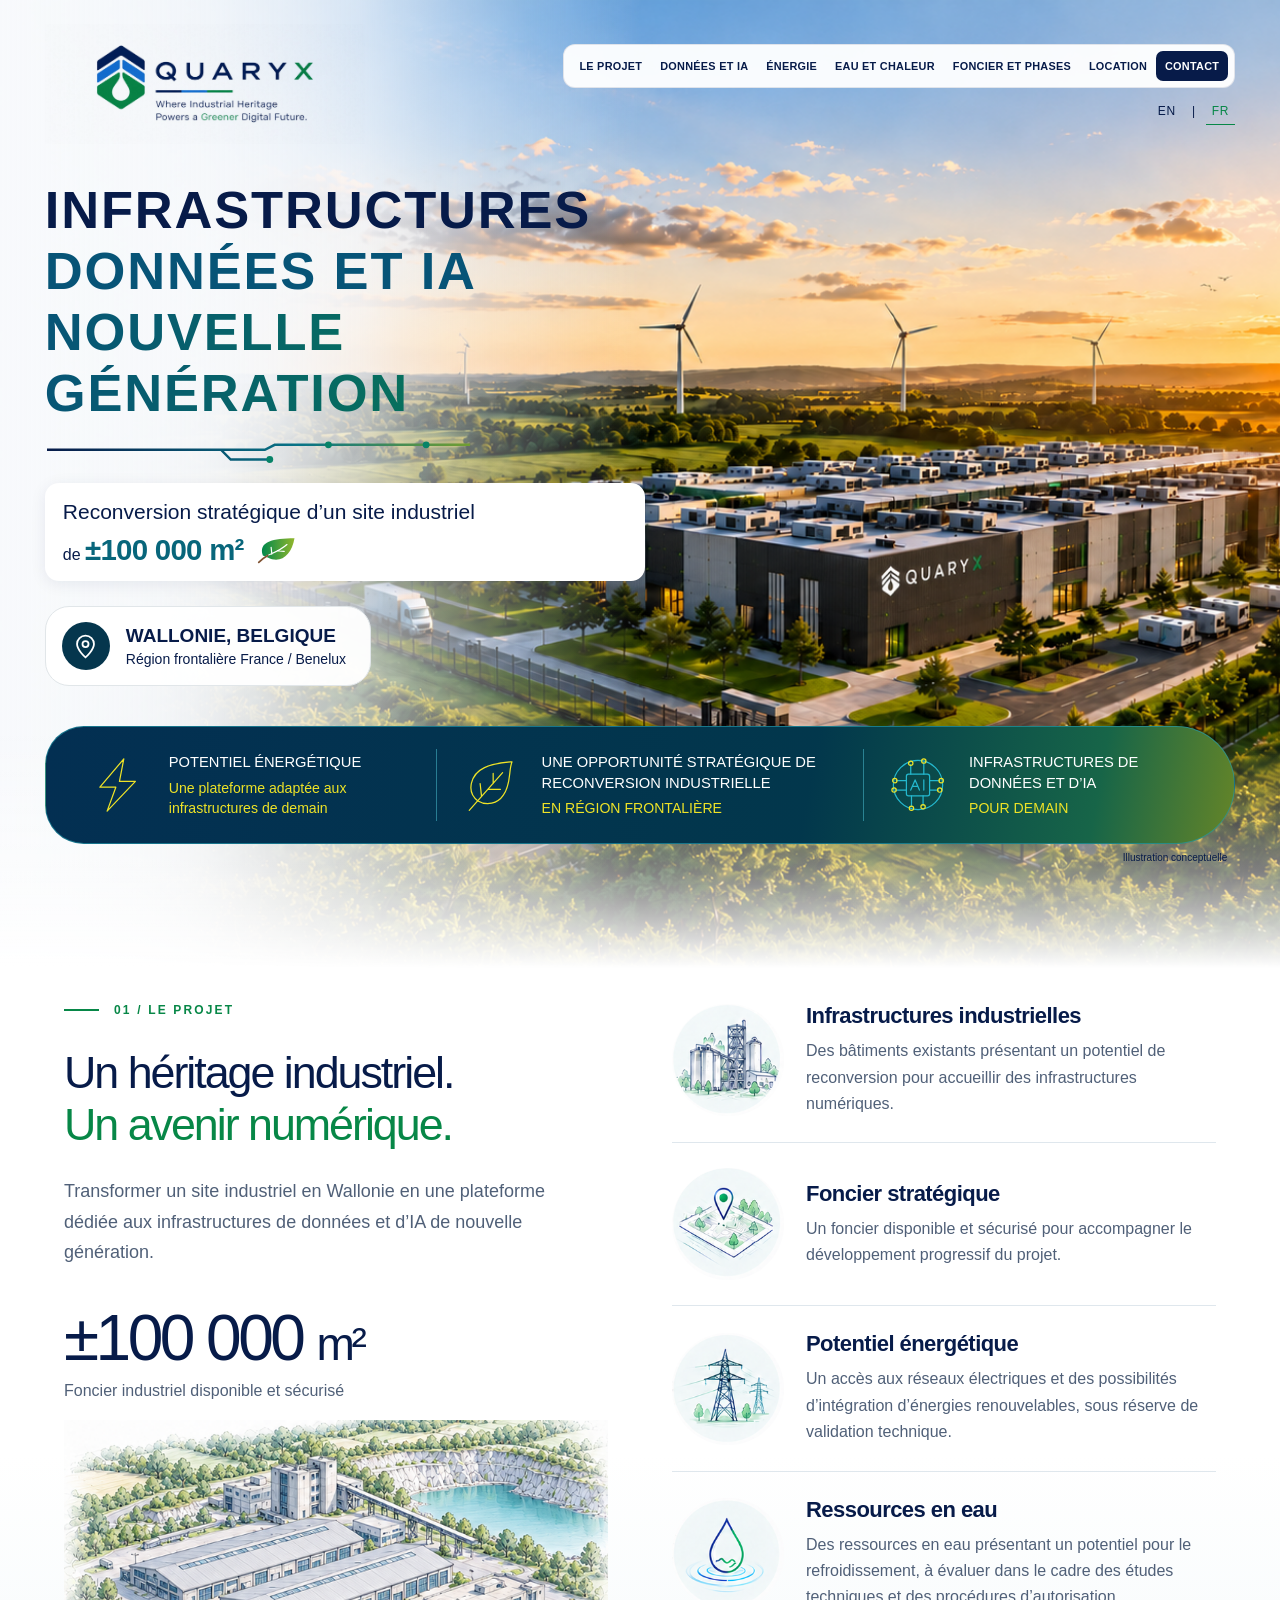
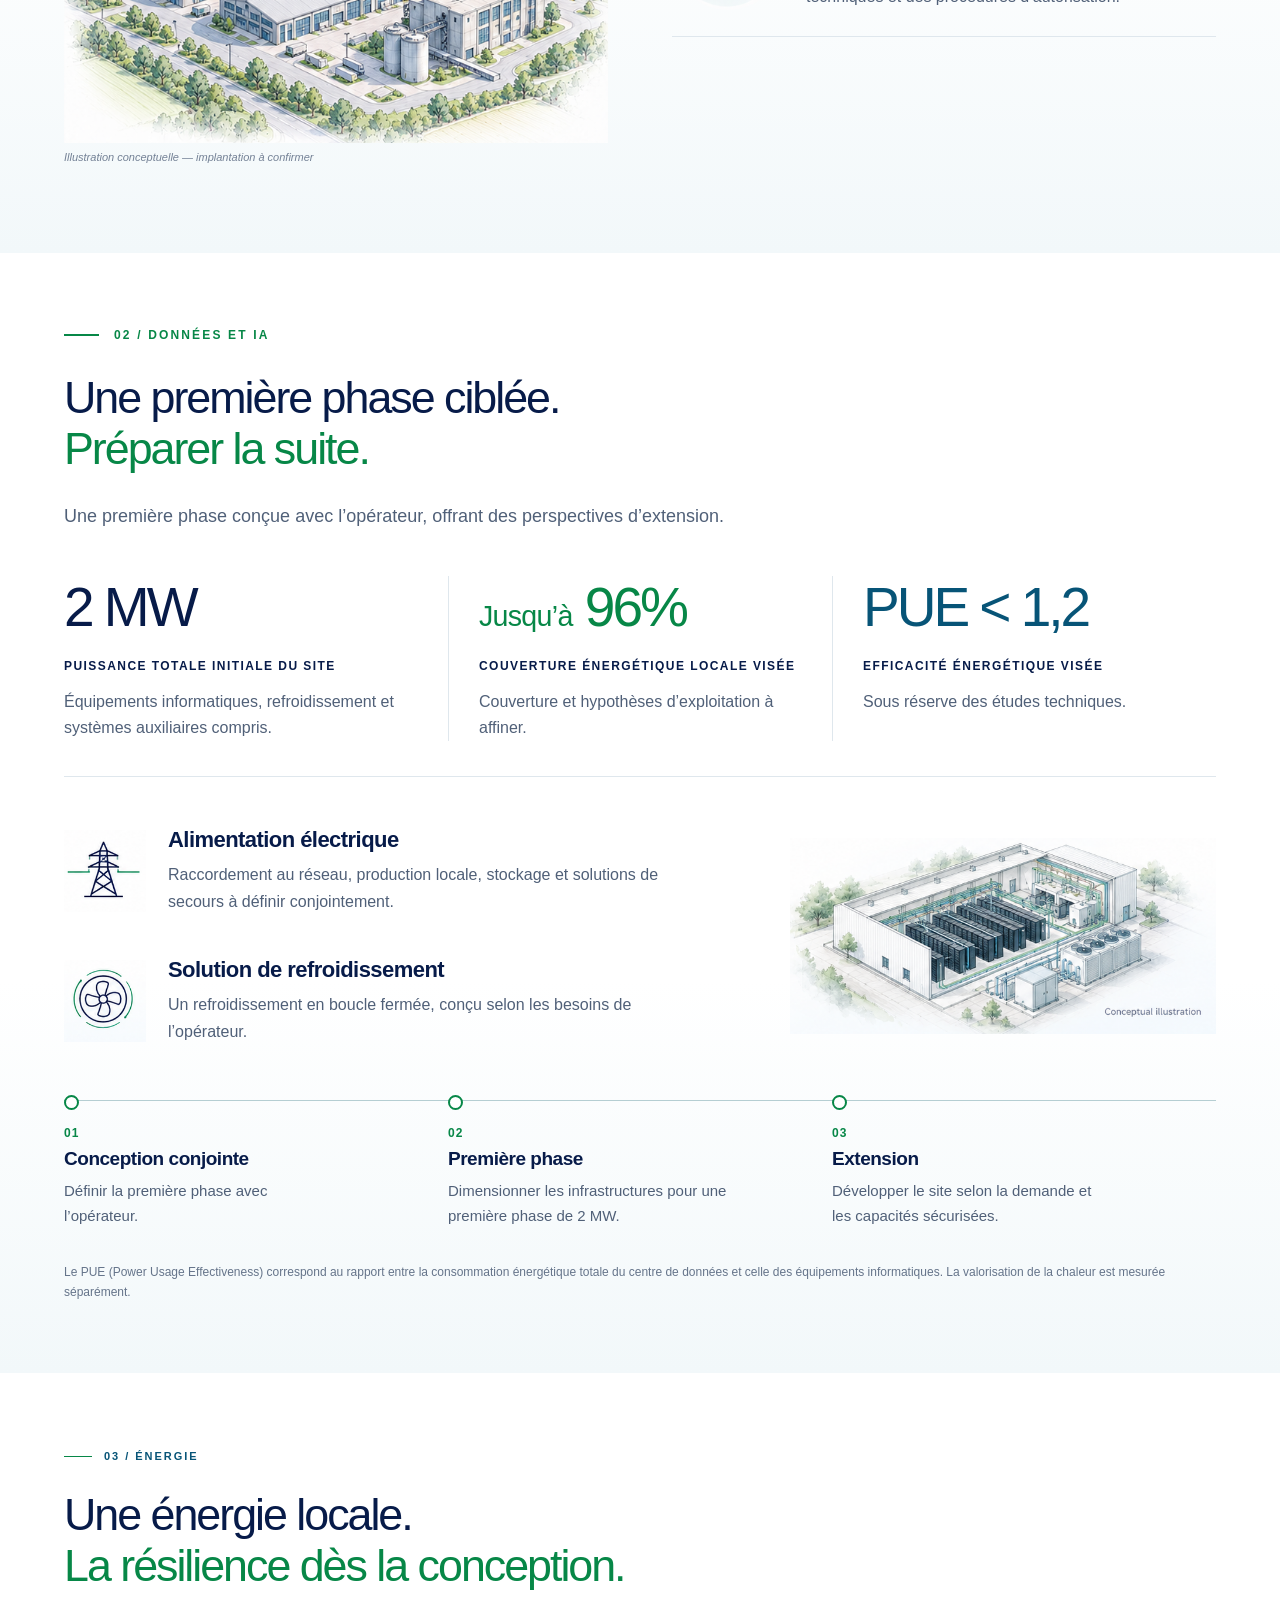
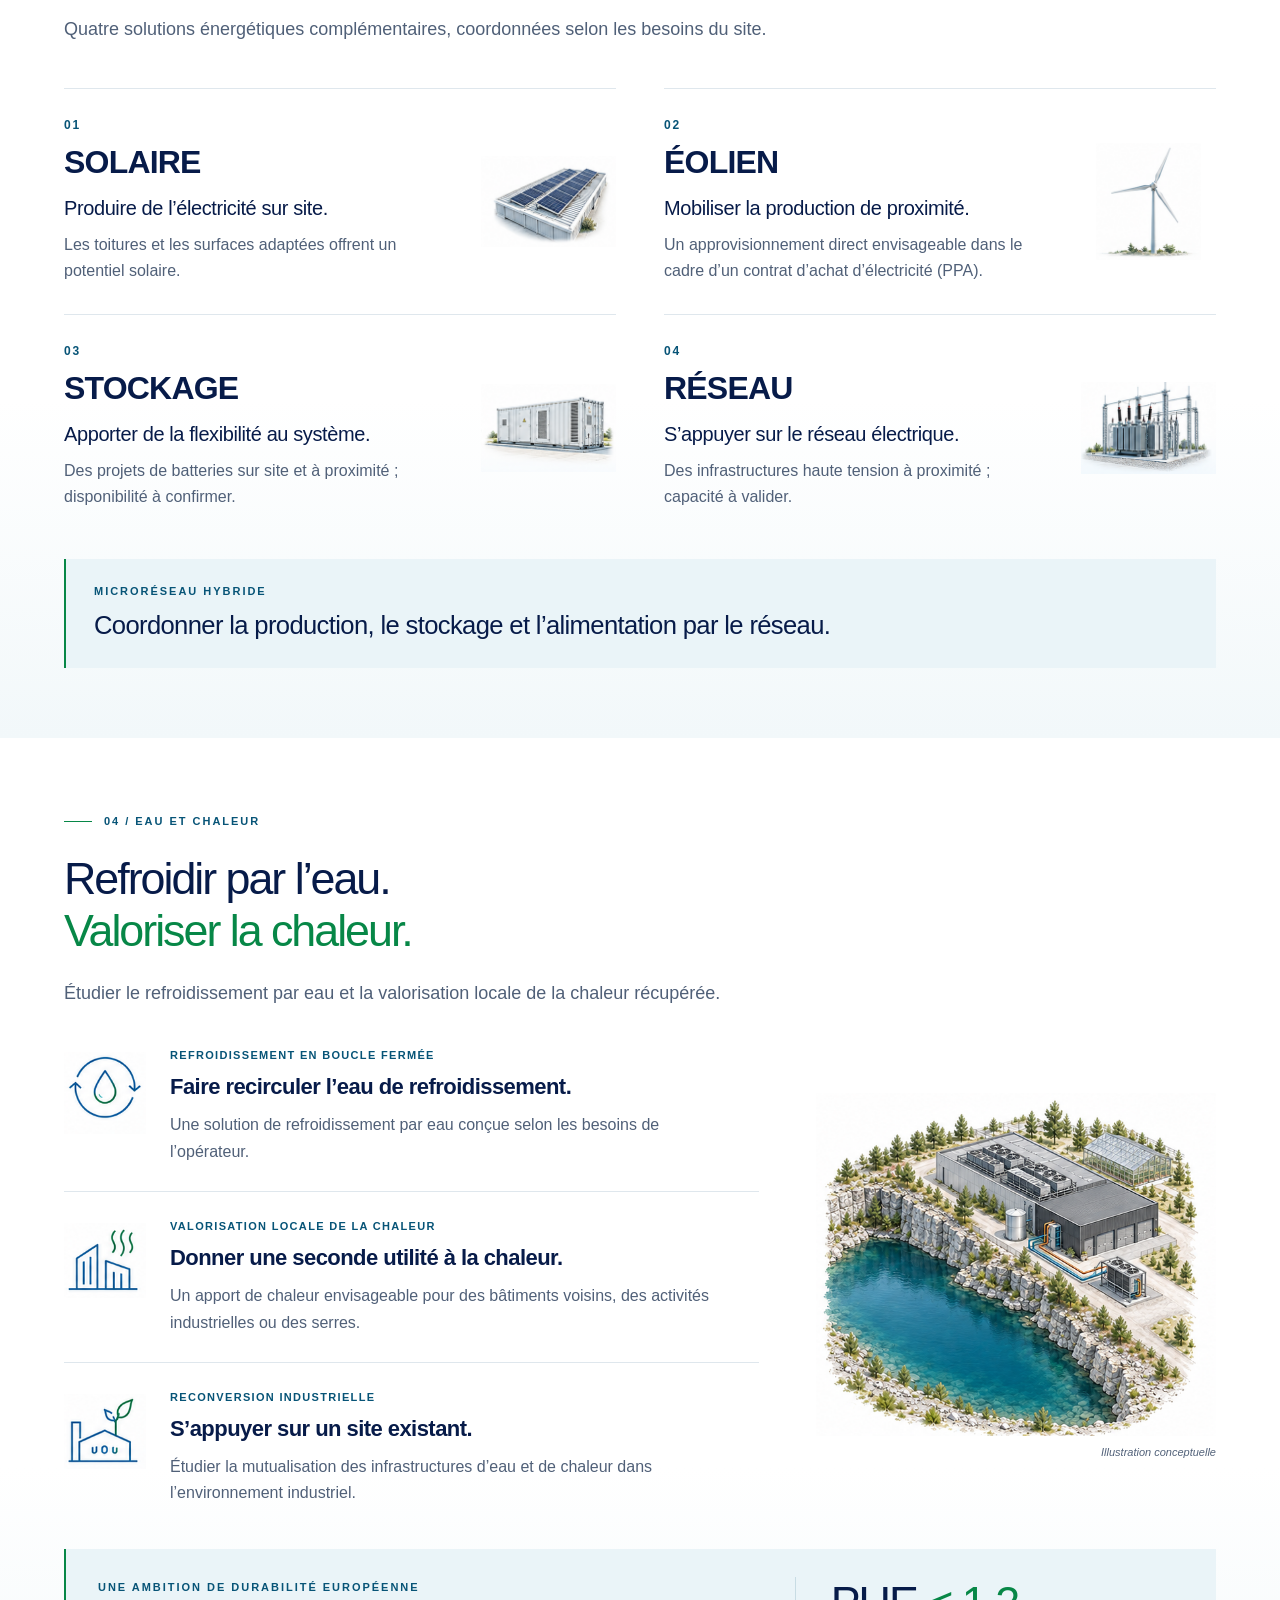
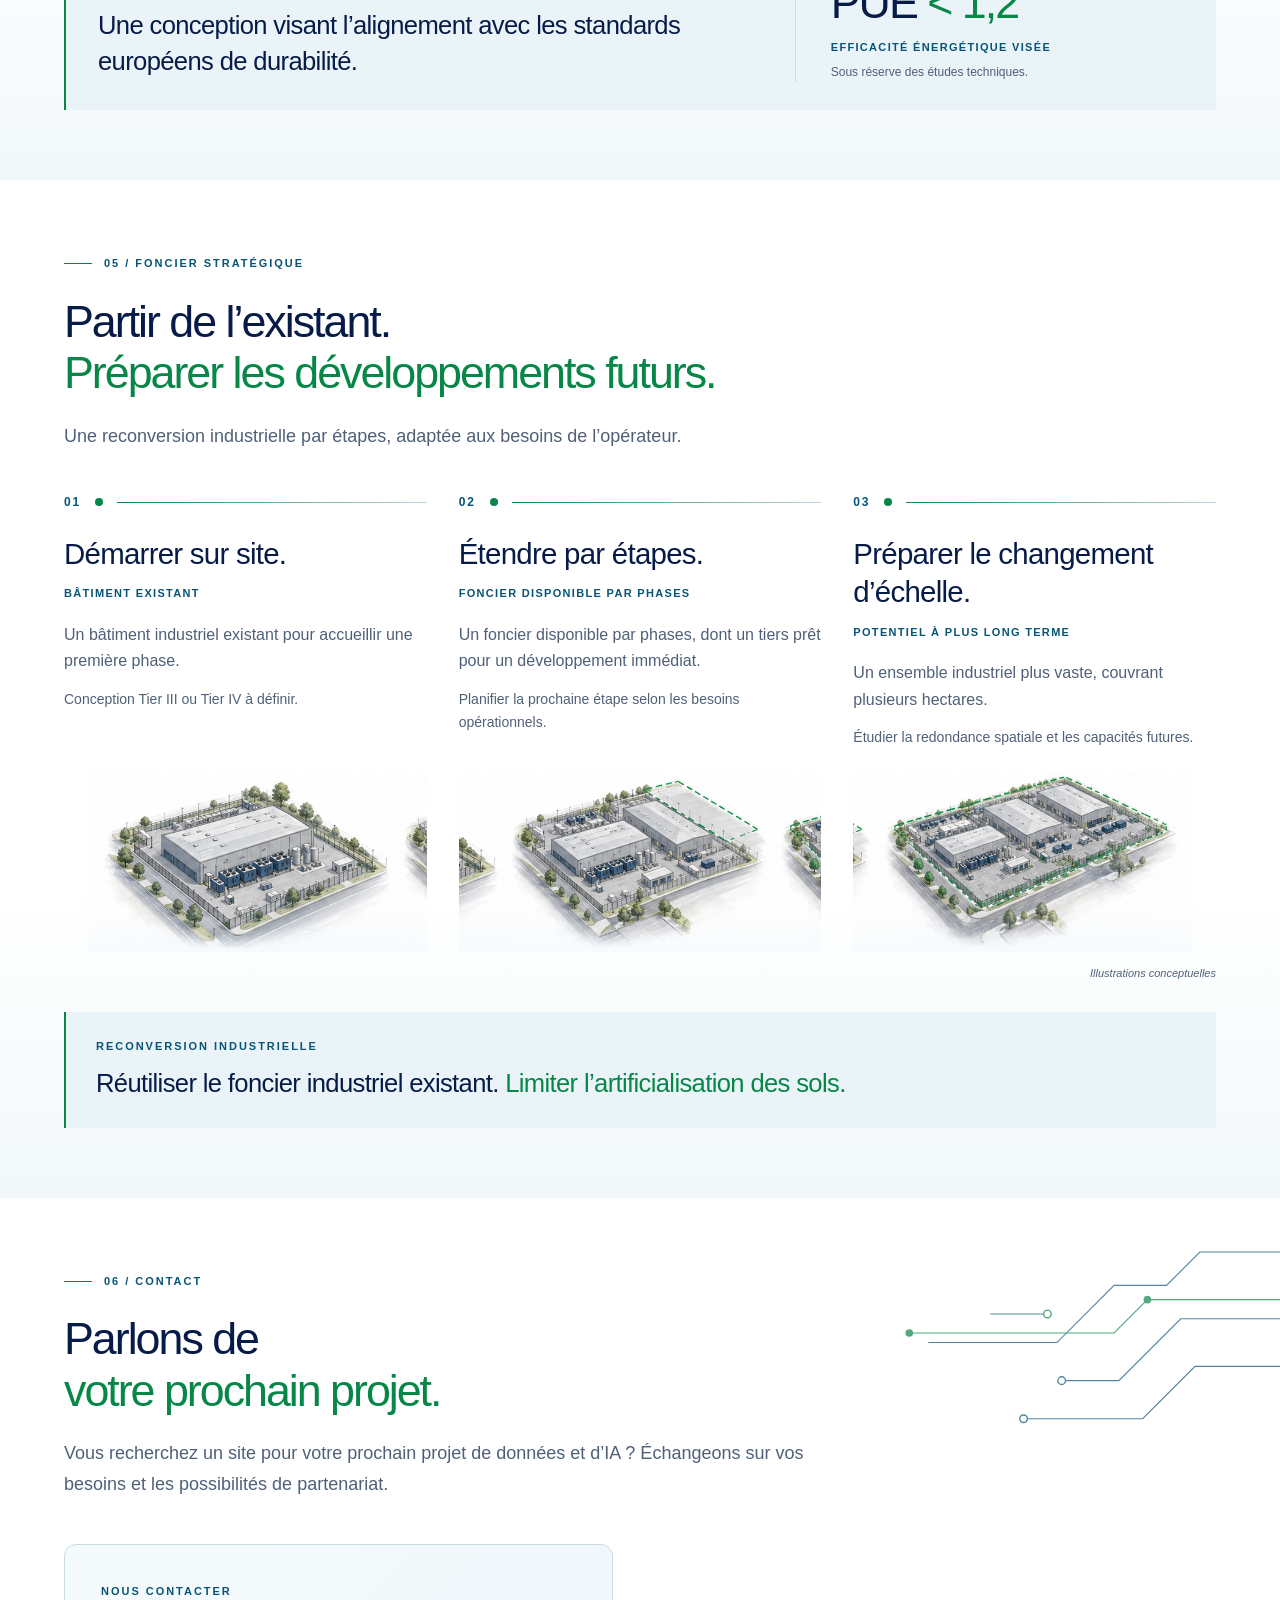
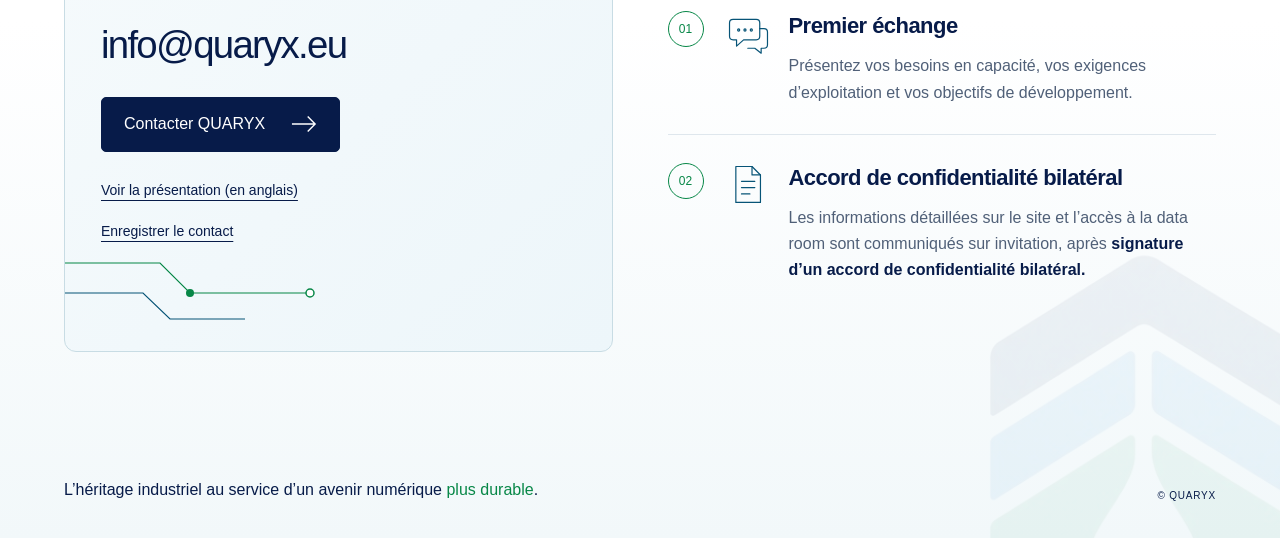
==== fr.html @ e39d6ccf "Point location menu to strategic land section" ====
<!DOCTYPE html>
<html lang="fr">
<head>
  <meta charset="UTF-8">
  <meta name="viewport" content="width=device-width, initial-scale=1">

  <title>QUARYX — Infrastructures, données et IA</title>
  <meta name="description"
        content="Une opportunité de reconversion industrielle en Wallonie, en Belgique, pour des infrastructures de données et d’IA de nouvelle génération.">

  <link rel="stylesheet" href="style.css">
<link rel="canonical" href="https://quaryx.eu/fr.html">
<link rel="alternate" hreflang="en" href="https://quaryx.eu/">
<link rel="alternate" hreflang="fr" href="https://quaryx.eu/fr.html">
<link rel="alternate" hreflang="x-default" href="https://quaryx.eu/">

<style>
.header-navigation{display:flex;flex-direction:column;align-items:flex-end;gap:10px;min-width:0;max-width:100%;}
.language-switch{display:flex;align-items:center;gap:10px;font:500 12px/1.5 "Avenir Next",Avenir,Arial,sans-serif;letter-spacing:.06em;}
.language-switch a{color:#071b49;text-decoration:none;padding:4px 6px;}
.language-switch a[aria-current="page"]{color:#078747;border-bottom:1px solid #078747;}
.language-switch a:focus-visible{outline:2px solid #078747;outline-offset:3px;}
html[lang="fr"] .intro-description{white-space:normal;}
html[lang="fr"] #hero-title{font-size:clamp(26px,4.1vw,66px);overflow-wrap:normal;}
html[lang="fr"] .phase-value{font-size:clamp(30px,4.3vw,68px);}
html[lang="fr"] .header nav a{letter-spacing:.025em;}
.contact-card .contact-resources{display:flex!important;flex-direction:column!important;align-items:flex-start;gap:12px;margin-top:24px;position:relative;z-index:1;}
.contact-card .contact-resources>a{display:block!important;width:fit-content;padding:4px 0;color:#071b49;font-family:inherit;font-size:14px;line-height:1.5;text-decoration:underline;text-underline-offset:5px;}
.contact-card .contact-resources>a::before,.contact-card .contact-resources>a::after{content:none!important;}
.contact-card .contact-resources>a:hover{color:#078747;}
@media(max-width:700px){.header-navigation{width:100%;}.language-switch{align-self:flex-end;}html[lang="fr"] #hero-title{font-size:clamp(25px,6.5vw,44px);}}
</style>
</head>

<body>
<main>

  <!-- ACCUEIL -->
  <section class="hero" id="home" aria-labelledby="hero-title">

    <header class="header">
      <a class="brand" href="#home" aria-label="Accueil QUARYX">
        <img src="images/quaryx-logo.png"
             alt="QUARYX — L’héritage industriel au service d’un avenir numérique plus durable.">
      </a>

      <div class="header-navigation">
      <nav aria-label="Navigation principale">
        <a href="#project">Le projet</a>
        <a href="#data-ai">Données et IA</a>
        <a href="#energy">Énergie</a>
        <a href="#water-heat">Eau et chaleur</a>
        <a href="#strategic-land">Foncier et phases</a>
        <a href="#strategic-land">Location</a>
        <a href="#contact">Contact</a>
      </nav>
<div class="language-switch" role="group" aria-label="Choisir la langue">
<a href="index.html" lang="en" hreflang="en">EN</a><span aria-hidden="true">|</span><a href="fr.html" lang="fr" hreflang="fr" aria-current="page">FR</a></div>
</div>
    </header>

    <div class="hero-content">
      <h1 id="hero-title">
        <span>Infrastructures</span>
        <span class="blue">Données et IA</span>
        <span class="gradient">Nouvelle génération</span>
      </h1>

      <svg class="circuit" viewBox="0 0 440 28"
           fill="none" aria-hidden="true">
        <defs>
          <linearGradient id="circuit-color">
            <stop stop-color="#071b49"/>
            <stop offset=".6" stop-color="#087487"/>
            <stop offset="1" stop-color="#729e31"/>
          </linearGradient>
        </defs>
        <path d="M2 12H180L190 22H230M180 12H225L235 7H435"
              stroke="url(#circuit-color)" stroke-width="2.5"/>
        <g fill="#078368">
          <circle cx="230" cy="22" r="3.5"/>
          <circle cx="290" cy="7" r="3.5"/>
          <circle cx="390" cy="7" r="3.5"/>
        </g>
      </svg>

      <div class="intro">
        <p class="intro-description">
          Reconversion stratégique d’un site industriel
        </p>

        <div class="intro-area">
          <span>de <strong>±100 000 m²</strong></span>

          <svg class="area-leaf" viewBox="0 0 64 44"
               aria-hidden="true">
            <defs>
              <linearGradient id="leaf-color">
                <stop stop-color="#00884b"/>
                <stop offset="1" stop-color="#91b62c"/>
              </linearGradient>
            </defs>
            <path d="M10 30C3 10 25 5 56 5C52 29 36 43 17 33Z"
                  fill="url(#leaf-color)"/>
            <path d="M15 31C25 26 35 23 45 14M23 28l-1-10M31 23l10 1"
                  fill="none" stroke="white" stroke-width="1.7"
                  stroke-linecap="round"/>
            <path d="M4 40Q10 34 17 30" fill="none"
                  stroke="#805333" stroke-width="2.5"
                  stroke-linecap="round"/>
          </svg>
        </div>
      </div>

      <div class="location" id="location">
        <span class="location-icon" aria-hidden="true">
          <svg viewBox="0 0 24 24">
            <path d="M19 10c0 5-7 11-7 11S5 15 5 10a7 7 0 1 1 14 0Z"/>
            <circle cx="12" cy="10" r="2.5"/>
          </svg>
        </span>
        <div>
          <strong>Wallonie, Belgique</strong>
          <span>Région frontalière France / Benelux</span>
        </div>
      </div>
    </div>

    <div class="pillars">
      <article>
        <svg viewBox="0 0 80 80" aria-hidden="true">
          <path d="M48 4 15 43h22L25 76 64 35H42Z"/>
        </svg>
        <div>
          <h2>Potentiel énergétique</h2>
          <p>Une plateforme adaptée aux infrastructures de demain</p>
        </div>
      </article>

      <article>
        <svg viewBox="0 0 80 80" aria-hidden="true">
          <path d="M22 62C5 49 12 25 31 16C43 10 58 9 69 8
                   C64 20 68 39 57 54C49 66 34 69 22 62Z"/>
          <path d="M10 75 56 23M27 56 25 38M36 46h17M43 38V24"/>
        </svg>
        <div>
          <h2>Une opportunité stratégique de reconversion industrielle</h2>
          <p>EN RÉGION FRONTALIÈRE</p>
        </div>
      </article>

      <article>
        <svg class="ai-symbol" viewBox="0 0 80 80"
             aria-hidden="true">
          <circle cx="40" cy="40" r="34"/>
          <rect x="24" y="25" width="32" height="30" rx="3"/>
          <path d="M30 47 36 33 42 47M32 42h8M48 33v14
                   M30 25V12M48 25V9M56 34h14M56 47h12
                   M31 55v15M47 55v13M24 34H10M24 47H9"/>
          <g stroke="#eee327">
            <circle cx="30" cy="10" r="3"/>
            <circle cx="48" cy="7" r="3"/>
            <circle cx="72" cy="34" r="3"/>
            <circle cx="70" cy="47" r="3"/>
            <circle cx="31" cy="72" r="3"/>
            <circle cx="47" cy="70" r="3"/>
            <circle cx="8" cy="34" r="3"/>
            <circle cx="7" cy="47" r="3"/>
          </g>
        </svg>
        <div>
          <h2>Infrastructures de données et d’IA</h2>
          <p>POUR DEMAIN</p>
        </div>
      </article>
    </div>

    <p class="image-note">Illustration conceptuelle</p>
  </section>


  <!-- THE PROJECT -->
  <section id="project" class="project-section"
           aria-labelledby="project-title">

    <div class="project-layout">
      <div class="project-summary">
        <p class="eyebrow">01 / Le projet</p>

        <h2 id="project-title">
          Un héritage industriel.<br>
          <span>Un avenir numérique.</span>
        </h2>

        <p class="project-description">
          Transformer un site industriel en Wallonie en une plateforme dédiée aux infrastructures de données et d’IA de nouvelle génération.
        </p>

        <div class="project-figure">
          <strong>±100 000 <span>m²</span></strong>
          <p>Foncier industriel disponible et sécurisé</p>
        </div>

        <!-- Recadrage du dessin détaillé de la maquette -->
        <figure class="project-art">
          <svg viewBox="0 695 725 430"
               role="img"
               aria-label="Campus industriel conceptuel avec halls, silos et carrière en eau">
            <image href="images/quaryx-project-assets.png"
                   width="1347" height="1167"
                   preserveAspectRatio="none"/>
          </svg>
          <figcaption>
            Illustration conceptuelle — implantation à confirmer
          </figcaption>
        </figure>
      </div>

      <div class="project-benefits">

        <article class="project-benefit">
          <svg class="detail-icon" viewBox="730 320 165 165"
               aria-hidden="true">
            <image href="images/quaryx-project-assets.png"
                   width="1347" height="1167"
                   preserveAspectRatio="none"/>
          </svg>
          <div>
            <h3>Infrastructures industrielles</h3>
            <p>Des bâtiments existants présentant un potentiel de reconversion pour accueillir des infrastructures numériques.</p>
          </div>
        </article>

        <article class="project-benefit">
          <svg class="detail-icon" viewBox="730 515 165 165"
               aria-hidden="true">
            <image href="images/quaryx-project-assets.png"
                   width="1347" height="1167"
                   preserveAspectRatio="none"/>
          </svg>
          <div>
            <h3>Foncier stratégique</h3>
            <p>Un foncier disponible et sécurisé pour accompagner le développement progressif du projet.</p>
          </div>
        </article>

        <article class="project-benefit">
          <svg class="detail-icon" viewBox="730 705 165 165"
               aria-hidden="true">
            <image href="images/quaryx-project-assets.png"
                   width="1347" height="1167"
                   preserveAspectRatio="none"/>
          </svg>
          <div>
            <h3>Potentiel énergétique</h3>
            <p>Un accès aux réseaux électriques et des possibilités d’intégration d’énergies renouvelables, sous réserve de validation technique.</p>
          </div>
        </article>

        <article class="project-benefit">
          <svg class="detail-icon" viewBox="730 895 165 165"
               aria-hidden="true">
            <image href="images/quaryx-project-assets.png"
                   width="1347" height="1167"
                   preserveAspectRatio="none"/>
          </svg>
          <div>
            <h3>Ressources en eau</h3>
            <p>Des ressources en eau présentant un potentiel pour le refroidissement, à évaluer dans le cadre des études techniques et des procédures d’autorisation.</p>
          </div>
        </article>


      </div>
    </div>
  </section>

  <!-- DATA & AI — INITIAL 2 MW PHASE -->
<section id="data-ai"
         class="phase-section"
         aria-labelledby="phase-title">

  <div class="phase-container">

    <header class="phase-heading">
      <p class="eyebrow">02 / Données et IA</p>

      <h2 id="phase-title">
        Une première phase ciblée.<br>
        <span>Préparer la suite.</span>
      </h2>

      <p class="phase-introduction">
        Une première phase conçue avec l’opérateur, offrant des perspectives d’extension.
      </p>
    </header>

    <!-- CHIFFRES CLÉS -->
    <div class="phase-metrics">

      <article class="phase-metric">
        <strong class="phase-value">2 MW</strong>
        <h3>Puissance totale initiale du site</h3>
        <p>
          Équipements informatiques, refroidissement et systèmes auxiliaires compris.
        </p>
      </article>

      <article class="phase-metric">
        <strong class="phase-value phase-value-green">
          <span class="phase-up-to">Jusqu’à</span> 96%
        </strong>
        <h3>Couverture énergétique locale visée</h3>
        <p>
          Couverture et hypothèses d’exploitation à affiner.
        </p>
      </article>

      <article class="phase-metric">
        <strong class="phase-value phase-value-blue">
          PUE &lt; 1,2
        </strong>
        <h3>Efficacité énergétique visée</h3>
        <p>Sous réserve des études techniques.</p>
      </article>

    </div>

    <!-- EXPLICATIONS ET ILLUSTRATION -->
    <div class="phase-details">

      <div class="phase-features">

        <article class="phase-feature">
          <svg class="phase-icon"
               viewBox="65 605 140 130"
               aria-hidden="true">
            <image
              href="images/quaryx-phase-assets.png"
              width="1464"
              height="1074"
              preserveAspectRatio="none"/>
          </svg>

          <div>
            <h3>Alimentation électrique</h3>
            <p>
              Raccordement au réseau, production locale, stockage et solutions de secours à définir conjointement.
            </p>
          </div>
        </article>

        <article class="phase-feature">
          <svg class="phase-icon"
               viewBox="65 755 140 135"
               aria-hidden="true">
            <image
              href="images/quaryx-phase-assets.png"
              width="1464"
              height="1074"
              preserveAspectRatio="none"/>
          </svg>

          <div>
            <h3>Solution de refroidissement</h3>
            <p>
              Un refroidissement en boucle fermée, conçu selon les besoins de l’opérateur.
            </p>
          </div>
        </article>

      </div>

      <figure class="phase-art">
        <svg viewBox="790 590 650 300"
             role="img"
             aria-label="Vue en coupe conceptuelle d’un hall industriel adapté à un centre de données">
          <image
            href="images/quaryx-phase-assets.png"
            width="1464"
            height="1074"
            preserveAspectRatio="none"/>
        </svg>

        
      </figure>

    </div>

    <!-- PARCOURS DE DÉVELOPPEMENT -->
    <ol class="phase-journey">

      <li>
        <span class="phase-step-number">01</span>
        <h3>Conception conjointe</h3>
        <p>
          Définir la première phase avec l’opérateur.
        </p>
      </li>

      <li>
        <span class="phase-step-number">02</span>
        <h3>Première phase</h3>
        <p>
          Dimensionner les infrastructures pour une première phase de 2 MW.
        </p>
      </li>

      <li>
        <span class="phase-step-number">03</span>
        <h3>Extension</h3>
        <p>
          Développer le site selon la demande et les capacités sécurisées.
        </p>
      </li>

    </ol>

    <p class="phase-footnote">
      Le PUE (Power Usage Effectiveness) correspond au rapport entre la consommation énergétique totale du centre de données et celle des équipements informatiques. La valorisation de la chaleur est mesurée séparément.
    </p>

  </div>
</section>

<!-- ENERGY -->
<section id="energy"
         class="energy-section"
         aria-labelledby="energy-title">

  <div class="energy-container">

    <header class="energy-heading">
      <p class="eyebrow">03 / Énergie</p>

      <h2 id="energy-title">
        Une énergie locale.<br>
        <span>La résilience dès la conception.</span>
      </h2>

      <p class="energy-introduction">
        Quatre solutions énergétiques complémentaires, coordonnées selon les besoins du site.
      </p>
    </header>

    <div class="energy-grid">

      <!-- SOLAR -->
      <article class="energy-item">
        <div class="energy-copy">
          <span class="energy-number" aria-hidden="true">01</span>

          <h3>Solaire</h3>

          <p class="energy-message">
            Produire de l’électricité sur site.
          </p>

          <p class="energy-description">
            Les toitures et les surfaces adaptées offrent un potentiel solaire.
          </p>
        </div>

        <svg class="energy-art"
             viewBox="440 440 275 185"
             aria-hidden="true"
             focusable="false">
          <image href="images/quaryx-energy-assets.png"
                 width="1464"
                 height="1074"
                 preserveAspectRatio="none"/>
        </svg>
      </article>

      <!-- WIND -->
      <article class="energy-item">
        <div class="energy-copy">
          <span class="energy-number" aria-hidden="true">02</span>

          <h3>Éolien</h3>

          <p class="energy-message">
            Mobiliser la production de proximité.
          </p>

          <p class="energy-description">
            Un approvisionnement direct envisageable dans le cadre d’un contrat d’achat d’électricité (PPA).
          </p>
        </div>

        <svg class="energy-art energy-art-wind"
             viewBox="1180 380 220 245"
             aria-hidden="true"
             focusable="false">
          <image href="images/quaryx-energy-assets.png"
                 width="1464"
                 height="1074"
                 preserveAspectRatio="none"/>
        </svg>
      </article>

      <!-- STORAGE -->
      <article class="energy-item">
        <div class="energy-copy">
          <span class="energy-number" aria-hidden="true">03</span>

          <h3>Stockage</h3>

          <p class="energy-message">
            Apporter de la flexibilité au système.
          </p>

          <p class="energy-description">
            Des projets de batteries sur site et à proximité ; disponibilité à confirmer.
          </p>
        </div>

        <svg class="energy-art"
             viewBox="440 700 275 180"
             aria-hidden="true"
             focusable="false">
          <image href="images/quaryx-energy-assets.png"
                 width="1464"
                 height="1074"
                 preserveAspectRatio="none"/>
        </svg>
      </article>

      <!-- GRID -->
      <article class="energy-item">
        <div class="energy-copy">
          <span class="energy-number" aria-hidden="true">04</span>

          <h3>Réseau</h3>

          <p class="energy-message">
            S’appuyer sur le réseau électrique.
          </p>

          <p class="energy-description">
            Des infrastructures haute tension à proximité ; capacité à valider.
          </p>
        </div>

        <svg class="energy-art"
             viewBox="1135 690 280 190"
             aria-hidden="true"
             focusable="false">
          <image href="images/quaryx-energy-assets.png"
                 width="1464"
                 height="1074"
                 preserveAspectRatio="none"/>
        </svg>
      </article>

    </div>

    <aside class="energy-summary"
           aria-labelledby="energy-summary-title">
      <h3 id="energy-summary-title">Microréseau hybride</h3>

      <p>
        Coordonner la production, le stockage et l’alimentation par le réseau.
      </p>
    </aside>

  </div>
</section>

<!-- WATER & HEAT -->
<section id="water-heat"
         class="water-section"
         aria-labelledby="water-title">

  <div class="water-container">

    <header class="water-heading">
      <p class="eyebrow">04 / Eau et chaleur</p>

      <h2 id="water-title">
        Refroidir par l’eau.<br>
        <span>Valoriser la chaleur.</span>
      </h2>

      <p class="water-introduction">
        Étudier le refroidissement par eau et la valorisation locale de la chaleur récupérée.
      </p>
    </header>

    <div class="water-layout">

      <div class="water-features">

        <!-- CLOSED-LOOP COOLING -->
        <article class="water-feature">

          <svg class="water-icon"
               viewBox="55 350 125 125"
               aria-hidden="true"
               focusable="false">
            <image href="images/quaryx-water-assets.png"
                   width="1465"
                   height="1074"
                   preserveAspectRatio="none"/>
          </svg>

          <div class="water-copy">
            <p class="water-label">Refroidissement en boucle fermée</p>

            <h3>Faire recirculer l’eau de refroidissement.</h3>

            <p class="water-description">
              Une solution de refroidissement par eau conçue selon les besoins de l’opérateur.
            </p>
          </div>

        </article>

        <!-- LOCAL HEAT REUSE -->
        <article class="water-feature">

          <svg class="water-icon"
               viewBox="55 535 125 115"
               aria-hidden="true"
               focusable="false">
            <image href="images/quaryx-water-assets.png"
                   width="1465"
                   height="1074"
                   preserveAspectRatio="none"/>
          </svg>

          <div class="water-copy">
            <p class="water-label">Valorisation locale de la chaleur</p>

            <h3>Donner une seconde utilité à la chaleur.</h3>

            <p class="water-description">
              Un apport de chaleur envisageable pour des bâtiments voisins, des activités industrielles ou des serres.
            </p>
          </div>

        </article>

        <!-- INDUSTRIAL REDEVELOPMENT -->
        <article class="water-feature">

          <svg class="water-icon"
               viewBox="55 720 125 115"
               aria-hidden="true"
               focusable="false">
            <image href="images/quaryx-water-assets.png"
                   width="1465"
                   height="1074"
                   preserveAspectRatio="none"/>
          </svg>

          <div class="water-copy">
            <p class="water-label">Reconversion industrielle</p>

            <h3>S’appuyer sur un site existant.</h3>

            <p class="water-description">
              Étudier la mutualisation des infrastructures d’eau et de chaleur dans l’environnement industriel.
            </p>
          </div>

        </article>

      </div>

      <!-- LAKE AND INDUSTRIAL BUILDING -->
      <figure class="water-illustration">

        <svg viewBox="870 250 595 510"
             role="img"
             aria-labelledby="water-art-title">
          <title id="water-art-title">
            Illustration conceptuelle d’un bâtiment industriel près d’un lac de carrière, avec des équipements de refroidissement et un potentiel de valorisation de la chaleur.
          </title>

          <image href="images/quaryx-water-assets.png"
                 width="1465"
                 height="1074"
                 preserveAspectRatio="none"/>
        </svg>

        <figcaption>Illustration conceptuelle</figcaption>

      </figure>

    </div>

    <!-- SUSTAINABILITY AMBITION -->
    <aside class="water-ambition"
           aria-labelledby="water-ambition-title">

      <div class="water-ambition-copy">
        <h3 id="water-ambition-title">
          Une ambition de durabilité européenne
        </h3>

        <p>
          Une conception visant l’alignement avec les standards européens de durabilité.
        </p>
      </div>

      <div class="water-efficiency">
        <p class="water-pue">
          PUE <span>&lt; 1,2</span>
        </p>

        <p class="water-efficiency-label">
          Efficacité énergétique visée
        </p>

        <p class="water-efficiency-note">
          Sous réserve des études techniques.
        </p>
      </div>

    </aside>

  </div>
</section>

<!-- STRATEGIC LAND -->
<section id="strategic-land"
         class="land-section"
         aria-labelledby="land-title">

  <div class="land-container">

    <header class="land-heading">
      <p class="eyebrow">05 / Foncier stratégique</p>

      <h2 id="land-title">
        Partir de l’existant.<br>
        <span>Préparer les développements futurs.</span>
      </h2>

      <p class="land-introduction">
        Une reconversion industrielle par étapes, adaptée aux besoins de l’opérateur.
      </p>
    </header>

    <ol class="land-stages">

      <!-- STAGE 1 -->
      <li class="land-stage">

        <div class="land-stage-marker" aria-hidden="true">
          <span>01</span>
        </div>

        <h3>Démarrer sur site.</h3>

        <p class="land-stage-label">
          Bâtiment existant
        </p>

        <p class="land-description">
          Un bâtiment industriel existant pour accueillir une première phase.
        </p>

        <p class="land-detail">
          Conception Tier III ou Tier IV à définir.
        </p>

        <svg class="land-art"
             viewBox="20 575 480 295"
             aria-hidden="true"
             focusable="false">
          <image href="images/quaryx-land-assets.png"
                 width="1464"
                 height="1074"
                 preserveAspectRatio="none"/>
        </svg>

      </li>

      <!-- STAGE 2 -->
      <li class="land-stage">

        <div class="land-stage-marker" aria-hidden="true">
          <span>02</span>
        </div>

        <h3>Étendre par étapes.</h3>

        <p class="land-stage-label">
          Foncier disponible par phases
        </p>

        <p class="land-description">
          Un foncier disponible par phases, dont un tiers prêt pour un développement immédiat.
        </p>

        <p class="land-detail">
          Planifier la prochaine étape selon les besoins opérationnels.
        </p>

        <svg class="land-art"
             viewBox="510 575 440 295"
             aria-hidden="true"
             focusable="false">
          <image href="images/quaryx-land-assets.png"
                 width="1464"
                 height="1074"
                 preserveAspectRatio="none"/>
        </svg>

      </li>

      <!-- STAGE 3 -->
      <li class="land-stage">

        <div class="land-stage-marker" aria-hidden="true">
          <span>03</span>
        </div>

        <h3>Préparer le changement d’échelle.</h3>

        <p class="land-stage-label">
          Potentiel à plus long terme
        </p>

        <p class="land-description">
          Un ensemble industriel plus vaste, couvrant plusieurs hectares.
        </p>

        <p class="land-detail">
          Étudier la redondance spatiale et les capacités futures.
        </p>

        <svg class="land-art"
             viewBox="960 575 490 295"
             aria-hidden="true"
             focusable="false">
          <image href="images/quaryx-land-assets.png"
                 width="1464"
                 height="1074"
                 preserveAspectRatio="none"/>
        </svg>

      </li>

    </ol>

    <p class="land-caption">Illustrations conceptuelles</p>

    <aside class="land-summary"
           aria-labelledby="land-summary-title">

      <h3 id="land-summary-title">
        Reconversion industrielle
      </h3>

      <p>
        Réutiliser le foncier industriel existant.
        <span>Limiter l’artificialisation des sols.</span>
      </p>

    </aside>

  </div>
</section>

<!-- CONTACT -->
<section id="contact"
         class="contact-section"
         aria-labelledby="contact-title">

  <!-- Decorative circuits: top right -->
  <svg class="contact-top-circuit"
       viewBox="0 0 430 210"
       fill="none"
       aria-hidden="true"
       focusable="false">
    <g stroke="#075477" stroke-width="1.2">
      <path d="M430 20H320L285 55H230L170 115H35"/>
      <path d="M430 90H300L235 155H175"/>
      <path d="M430 140H315L260 195H135"/>
      <path d="M100 85H160"/>
    </g>

    <path d="M430 70H265L230 105H15"
          stroke="#078747"
          stroke-width="1.2"/>

    <g fill="#078747">
      <circle cx="15" cy="105" r="4"/>
      <circle cx="265" cy="70" r="4"/>
    </g>

    <g fill="#ffffff" stroke-width="1.5">
      <circle cx="160" cy="85" r="4" stroke="#078747"/>
      <circle cx="175" cy="155" r="4" stroke="#075477"/>
      <circle cx="135" cy="195" r="4" stroke="#075477"/>
    </g>
  </svg>

  <!-- Original QUARYX symbol -->
  <img class="contact-watermark"
       src="images/quaryx-symbol.jpg"
       alt=""
       aria-hidden="true">

  <div class="contact-container">

    <header class="contact-heading">
      <p class="eyebrow">06 / Contact</p>

      <h2 id="contact-title">
        Parlons de<br>
        <span>votre prochain projet.</span>
      </h2>

      <p class="contact-introduction">
        Vous recherchez un site pour votre prochain projet de données et d’IA ? Échangeons sur vos besoins et les possibilités de partenariat.
      </p>
    </header>

    <div class="contact-layout">

      <!-- Email contact card -->
      <div class="contact-card">
        <p class="contact-card-label">Nous contacter</p>

        <a class="contact-email"
           href="mailto:info@quaryx.eu">
          info@quaryx.eu
        </a>

        <a class="contact-button"
           href="mailto:info@quaryx.eu?subject=QUARYX%20-%20Demande%20de%20contact">
          <span>Contacter QUARYX</span>

          <svg viewBox="0 0 28 20"
               fill="none"
               aria-hidden="true"
               focusable="false">
            <path d="M1 10H26M18 2L26 10L18 18"
                  stroke="currentColor"
                  stroke-width="1.5"/>
          </svg>
        </a>
<div class="contact-resources">
  <a href="documents/quaryx-project-overview.pdf"
     target="_blank"
     rel="noopener">
    Voir la présentation (en anglais) 
  </a>

  <a href="quaryx-contact.vcf"
     download="Laure-Cabay-QUARYX.vcf">
    Enregistrer le contact 
  </a>
</div>
        <svg class="contact-card-circuit"
             viewBox="0 0 300 75"
             fill="none"
             aria-hidden="true"
             focusable="false">
          <path d="M0 12H95L125 42H245"
                stroke="#078747"
                stroke-width="1.2"/>

          <path d="M0 42H78L105 68H180"
                stroke="#075477"
                stroke-width="1.2"/>

          <circle cx="125"
                  cy="42"
                  r="4"
                  fill="#078747"/>

          <circle cx="245"
                  cy="42"
                  r="4"
                  fill="#ffffff"
                  stroke="#078747"
                  stroke-width="1.5"/>
        </svg>
      </div>

      <!-- Contact process -->
      <ol class="contact-steps">

        <li class="contact-step">
          <span class="contact-step-number"
                aria-hidden="true">01</span>

          <svg class="contact-step-icon"
               viewBox="0 0 64 64"
               fill="none"
               aria-hidden="true"
               focusable="false">
            <path d="M10 12H43A5 5 0 0 1 48 17V36
                     A5 5 0 0 1 43 41H25L15 50V41H10
                     A5 5 0 0 1 5 36V17A5 5 0 0 1 10 12Z"/>
            <path d="M48 25H54A5 5 0 0 1 59 30V48
                     A5 5 0 0 1 54 53H50V60L41 53H31"/>
            <circle cx="18" cy="27" r="1.5"/>
            <circle cx="27" cy="27" r="1.5"/>
            <circle cx="36" cy="27" r="1.5"/>
          </svg>

          <div>
            <h3>Premier échange</h3>

            <p>
              Présentez vos besoins en capacité, vos exigences d’exploitation et vos objectifs de développement.
            </p>
          </div>
        </li>

        <li class="contact-step">
          <span class="contact-step-number"
                aria-hidden="true">02</span>

          <svg class="contact-step-icon"
               viewBox="0 0 64 64"
               fill="none"
               aria-hidden="true"
               focusable="false">
            <path d="M14 5H37L49 17V56H14Z"/>
            <path d="M37 5V17H49"/>
            <path d="M22 26H41M22 35H41M22 44H34"/>
          </svg>

          <div>
            <h3>Accord de confidentialité bilatéral</h3>

            <p>
              Les informations détaillées sur le site et l’accès à la data room sont communiqués sur invitation, après
              <strong>
                signature d’un accord de confidentialité bilatéral.
              </strong>
            </p>
          </div>
        </li>

      </ol>

    </div>

    <footer class="contact-footer">
      <p class="contact-signature">
        L’héritage industriel au service d’un avenir numérique
        <span>plus durable</span>.
      </p>

      <small class="contact-copyright">© QUARYX</small>
    </footer>

  </div>
</section>

</main>

<script>
(() => {
  const reduceMotion = window.matchMedia(
    "(prefers-reduced-motion: reduce)"
  ).matches;

  if (reduceMotion || !("IntersectionObserver" in window)) return;

  const observer = new IntersectionObserver((entries) => {
    entries.forEach((entry) => {
      if (entry.isIntersecting) {
        entry.target.classList.add("is-visible");
        observer.unobserve(entry.target);
      }
    });
  }, { threshold: 0.12 });

  document.querySelectorAll(".project-benefit").forEach((item) => {
    item.classList.add("reveal");
    observer.observe(item);
  });
})();
</script>
</body>
</html>
---- style.css ----
:root {
  --navy: #071b49;
  --blue: #075477;
  --green: #078747;
  --muted: #506078;
  --font: "Avenir Next", Avenir, "Century Gothic", Arial, sans-serif;
}

* {
  box-sizing: border-box;
}

html {
  scroll-behavior: smooth;
}

body {
  margin: 0;
  background: white;
  color: var(--navy);
  font-family: var(--font);
}

a:focus-visible {
  outline: 3px solid var(--green);
  outline-offset: 5px;
}

/* ACCUEIL */

.hero {
  position: relative;
  isolation: isolate;
  display: flex;
  flex-direction: column;
  min-height: 100svh;
  padding: 24px 3.5% 105px;
}

/* Paysage et fondu progressif vers la section suivante */
.hero::before {
  content: "";
  position: absolute;
  inset: 0;
  z-index: -1;
  background:
    linear-gradient(to bottom,
      transparent 76%, rgba(255,255,255,.5) 90%, white 100%),
    linear-gradient(90deg,
      rgba(248,250,252,.94), rgba(248,250,252,.65) 28%,
      transparent 50%),
    url("images/quaryx-hero.png") center / cover no-repeat;
}

/* EN-TÊTE */

.header {
  display: flex;
  align-items: center;
  justify-content: space-between;
  gap: 16px;
}

.brand {
  display: block;
  flex-shrink: 0;
  width: clamp(200px, 25vw, 380px);
}

.brand img {
  display: block;
  width: 100%;
  height: auto;
  mix-blend-mode: multiply;
}

.header nav {
  display: flex;
  flex-wrap: nowrap;
  align-items: center;
  min-width: 0;
  max-width: 100%;
  margin-left: auto;
  padding: 6px;
  overflow-x: auto;
  background: rgba(255,255,255,.95);
  border: 1px solid #071b491a;
  border-radius: 12px;
}

.header nav a {
  flex: 0 0 auto;
  padding: 9px clamp(6px, .7vw, 12px);
  border-radius: 7px;
  color: var(--navy);
  font-size: clamp(10px, .85vw, 12px);
  font-weight: 600;
  letter-spacing: .015em;
  white-space: nowrap;
  text-transform: uppercase;
  text-decoration: none;
}

.header nav a:hover {
  background: #e6f1ee;
  color: var(--green);
}

.header nav a[href="#contact"] {
  background: var(--navy);
  color: white;
}

/* TITRE ET DESCRIPTION */

.hero-content {
  width: min(680px, 65%);
  margin: clamp(28px, 4vh, 65px) 0 40px;
}

h1 {
  margin: 0;
  font-size: clamp(28px, 3.9vw, 66px);
  font-weight: 600;
  letter-spacing: .035em;
  line-height: 1.16;
  text-transform: uppercase;
}

h1 > span {
  display: block;
}

.blue {
  color: var(--blue);
}

.gradient {
  width: fit-content;
  background: linear-gradient(100deg, var(--blue), var(--green));
  background-clip: text;
  -webkit-background-clip: text;
  color: transparent;
}

.circuit {
  display: block;
  width: min(430px, 90%);
  margin: 14px 0 18px;
}

.intro {
  width: 600px;
  max-width: calc(100vw - 60px);
  padding: 14px 18px;
  border-radius: 14px;
  background: #fff;
  box-shadow: 0 3px 16px #071b4914;
}

.intro-description {
  margin: 0;
  white-space: nowrap;
  font-size: 21px;
  line-height: 1.4;
}

.intro-area {
  display: flex;
  align-items: center;
  gap: 12px;
  margin-top: 7px;
  white-space: nowrap;
}

.intro-area strong {
  color: #08667b;
  font-size: clamp(25px, 2.3vw, 36px);
  font-weight: 700;
  letter-spacing: -.025em;
}

.area-leaf {
  width: 44px;
  height: 34px;
  flex-shrink: 0;
}

/* LOCALISATION */

.location {
  display: inline-flex;
  align-items: center;
  gap: 16px;
  max-width: 100%;
  margin-top: 25px;
  padding: 15px 24px 15px 16px;
  border: 1px solid #e1e6e9;
  border-radius: 24px;
  background: #fffffff5;
}

.location-icon {
  display: grid;
  place-items: center;
  width: 48px;
  height: 48px;
  flex-shrink: 0;
  border-radius: 50%;
  background: #05364d;
}

.location-icon svg {
  width: 29px;
  fill: none;
  stroke: white;
  stroke-width: 1.5;
}

.location strong,
.location div > span {
  display: block;
}

.location strong {
  margin-bottom: 4px;
  font-size: 19px;
  text-transform: uppercase;
}

.location div > span {
  font-size: 14px;
}

/* BANDEAU DES TROIS PILIERS */

.pillars {
  display: grid;
  grid-template-columns: 1fr 1.15fr .95fr;
  margin-top: auto;
  padding: 22px 18px;
  border: 1px solid #229aada6;
  border-radius: 46px 70px 70px 46px;
  background: linear-gradient(
    100deg, #032f52, #02374c 64%, #176548 88%, #658528
  );
  color: white;
}

.pillars article {
  display: flex;
  align-items: center;
  gap: 22px;
  min-width: 0;
  padding: 0 25px;
}

.pillars article + article {
  border-left: 1px solid #41adbf9c;
}

.pillars svg {
  display: block;
  width: 58px;
  height: 72px;
  flex-shrink: 0;
  fill: none;
  stroke: #eee327;
  stroke-width: 1.7;
  stroke-linecap: round;
  stroke-linejoin: round;
}

.pillars .ai-symbol {
  stroke: #24b8ce;
}

.pillars h2 {
  margin: 0 0 4px;
  font-size: clamp(13px, 1.15vw, 18px);
  font-weight: 500;
  line-height: 1.45;
  text-transform: uppercase;
}

.pillars p {
  margin: 0;
  color: #eee327;
  font-size: clamp(13px, 1.1vw, 17px);
  line-height: 1.45;
}

.image-note {
  margin: 8px 8px 0;
  font-size: 10px;
  text-align: right;
}

/* THE PROJECT */

.project-section {
  padding: 35px 5% 90px;
  background: white;
  scroll-margin-top: 30px;
}

.project-layout {
  display: grid;
  grid-template-columns: 1fr 1fr;
  gap: clamp(35px, 5vw, 85px);
  max-width: 1380px;
  margin: auto;
}

.eyebrow {
  display: flex;
  align-items: center;
  gap: 15px;
  margin: 0 0 30px;
  color: var(--green);
  font-size: 12px;
  font-weight: 600;
  letter-spacing: .18em;
  text-transform: uppercase;
}

.eyebrow::before {
  content: "";
  width: 35px;
  height: 2px;
  background: var(--green);
}

.project-summary h2 {
  margin: 0;
  font-size: clamp(30px, 3.5vw, 58px);
  font-weight: 500;
  line-height: 1.15;
  letter-spacing: -.045em;
}

.project-summary h2 span {
  color: var(--green);
}

.project-description {
  max-width: 520px;
  margin: 26px 0 32px;
  color: var(--muted);
  font-size: 18px;
  line-height: 1.7;
}

.project-figure strong {
  display: block;
  font-size: clamp(36px, 5vw, 78px);
  font-weight: 500;
  line-height: 1.2;
  letter-spacing: -.055em;
}

.project-figure strong span {
  font-size: .72em;
}

.project-figure p {
  margin: 5px 0 0;
  color: var(--muted);
  font-size: 16px;
}

/* Illustrations détaillées issues de la maquette */
.project-art {
  margin: 20px 0 0;
}

.project-art > svg {
  display: block;
  width: 100%;
  height: auto;
  overflow: hidden;
}

.project-art figcaption {
  margin-top: 8px;
  color: #738095;
  font-size: 11px;
  font-style: italic;
}

.project-benefit {
  display: grid;
  grid-template-columns: 112px 1fr;
  align-items: center;
  gap: 22px;
  padding: 25px 0;
  border-bottom: 1px solid #dfe7ed;
}

.project-benefit:first-child {
  padding-top: 0;
}

.detail-icon {
  display: block;
  width: 112px;
  height: 112px;
  border-radius: 50%;
  overflow: hidden;
  transition: transform 250ms ease;
}

.project-benefit:hover .detail-icon {
  transform: translateY(-4px);
}

.project-benefit h3 {
  margin: 0 0 9px;
  font-size: 22px;
  font-weight: 600;
  letter-spacing: -.025em;
}

.project-benefit p {
  margin: 0;
  color: var(--muted);
  font-size: 16px;
  line-height: 1.65;
}

.project-next {
  display: flex;
  flex-wrap: wrap;
  gap: 15px;
  margin-top: 30px;
  padding-top: 22px;
  border-top: 2px solid var(--green);
  font-size: 16px;
}

.project-next span {
  color: var(--muted);
  font-size: 13px;
}

.project-benefit.reveal {
  opacity: 0;
  transform: translateY(18px);
  transition: opacity 600ms ease, transform 600ms ease;
}

.project-benefit.reveal.is-visible {
  opacity: 1;
  transform: none;
}

/* ADAPTATION AUX ÉCRANS */

@media (max-width: 900px) {
  .pillars article {
    gap: 12px;
    padding: 0 12px;
  }

  .pillars svg {
    width: 40px;
    height: 54px;
  }

  .project-layout {
    grid-template-columns: 1fr;
    gap: 40px;
  }

  .project-art {
    max-width: 650px;
  }
}

@media (max-width: 700px) {
  .header {
    flex-direction: column;
    align-items: stretch;
  }

  .header nav {
    align-self: flex-end;
    max-width: 100%;
  }

  .hero-content {
    width: 100%;
  }

  .intro {
    width: 100%;
    max-width: 100%;
  }

  .intro-description {
    white-space: normal;
    font-size: 17px;
  }
}

@media (max-width: 600px) {
  .hero {
    padding: 18px 20px 75px;
  }

  .hero::before {
    background:
      linear-gradient(to bottom,
        #f4f7fa 0%, #f4f7fae8 35%,
        transparent 60%, white 100%),
      url("images/quaryx-hero.png") 65% center / cover no-repeat;
  }

  .brand {
    width: 240px;
    max-width: 100%;
  }

  .hero-content {
    margin-top: 34px;
    margin-bottom: 80px;
  }

  h1 {
    font-size: clamp(23px, 6.6vw, 39px);
    letter-spacing: .02em;
  }

  .location {
    gap: 12px;
    padding: 12px;
    border-radius: 18px;
  }

  .location strong {
    font-size: 16px;
  }

  .location div > span {
    font-size: 12px;
  }

  .pillars {
    grid-template-columns: 1fr;
    padding: 10px 22px;
    border-radius: 28px;
  }

  .pillars article {
    gap: 20px;
    padding: 18px 0;
  }

  .pillars article + article {
    border-left: 0;
    border-top: 1px solid #41adbf80;
  }

  .pillars svg {
    width: 45px;
    height: 58px;
  }

  .pillars h2,
  .pillars p {
    font-size: 14px;
  }

  .project-benefit {
    grid-template-columns: 78px 1fr;
    gap: 16px;
  }

  .detail-icon {
    width: 78px;
    height: 78px;
  }

  .project-benefit h3 {
    font-size: 19px;
  }

  .project-benefit p {
    font-size: 15px;
  }
}

@media (prefers-reduced-motion: reduce) {
  html {
    scroll-behavior: auto;
  }

  .project-section * {
    transition: none !important;
    transform: none !important;
  }

  .project-benefit.reveal {
    opacity: 1;
  }
}

/* =====================================
   DATA & AI — CONTINUITÉ GRAPHIQUE QUARYX
   ===================================== */

.phase-section {
  /* Même palette que The Project */
  --phase-navy: #071b49;
  --phase-green: #078747;
  --phase-blue: #075477;
  --phase-muted: #506078;

  padding: 75px 5% 70px;
  color: var(--phase-navy);
  font-family: inherit;
  background: linear-gradient(
    to bottom,
    #ffffff 0%,
    #ffffff 65%,
    #f2f8fa 100%
  );
  scroll-margin-top: 30px;
}

.phase-container {
  max-width: 1380px;
  margin: 0 auto;
}

/* Même traitement que le titre de The Project */
.phase-heading h2 {
  margin: 0;
  font-family: inherit;
  font-size: clamp(30px, 3.5vw, 58px);
  font-weight: 500;
  line-height: 1.15;
  letter-spacing: -0.045em;
}

.phase-heading h2 span {
  color: var(--phase-green);
}

.phase-introduction {
  max-width: 850px;
  margin: 26px 0 0;
  color: var(--phase-muted);
  font-size: 18px;
  line-height: 1.7;
}

/* Chiffres : même finesse que les 100,000 m² */
.phase-metrics {
  display: grid;
  grid-template-columns: repeat(3, minmax(0, 1fr));
  margin-top: 45px;
  padding-bottom: 35px;
  border-bottom: 1px solid #dfe7ed;
}

.phase-metric {
  min-width: 0;
  padding: 0 30px;
}

.phase-metric:first-child {
  padding-left: 0;
}

.phase-metric:last-child {
  padding-right: 0;
}

.phase-metric + .phase-metric {
  border-left: 1px solid #dfe7ed;
}

.phase-value {
  display: block;
  margin-bottom: 18px;
  color: var(--phase-navy);
  font-size: clamp(32px, 4.8vw, 76px);
  font-weight: 500;
  line-height: 1.15;
  letter-spacing: -0.055em;
  white-space: nowrap;
}

.phase-value-green {
  color: var(--phase-green);
}

.phase-value-blue {
  color: var(--phase-blue);
}

.phase-up-to {
  font-size: 0.52em;
  letter-spacing: -0.025em;
}

.phase-metric h3 {
  margin: 0 0 12px;
  font-size: 12px;
  font-weight: 600;
  line-height: 1.6;
  letter-spacing: 0.12em;
  text-transform: uppercase;
}

.phase-metric p {
  max-width: 330px;
  margin: 0;
  color: var(--phase-muted);
  font-size: 16px;
  line-height: 1.65;
}

/* Texte majoritaire, image secondaire */
.phase-details {
  display: grid;
  grid-template-columns: minmax(0, 1.6fr) minmax(0, 1fr);
  align-items: center;
  gap: 45px;
  padding: 35px 0 40px;
}

.phase-feature {
  display: grid;
  grid-template-columns: 82px minmax(0, 1fr);
  align-items: center;
  gap: 22px;
  padding: 15px 0;
}

.phase-feature + .phase-feature {
  margin-top: 12px;
}

.phase-icon {
  display: block;
  width: 82px;
  height: 82px;
  overflow: hidden;
  transition: transform 250ms ease;
}

.phase-feature:hover .phase-icon {
  transform: translateY(-3px);
}

.phase-feature h3 {
  margin: 0 0 9px;
  font-size: 22px;
  font-weight: 600;
  letter-spacing: -0.025em;
}

.phase-feature p {
  max-width: 540px;
  margin: 0;
  color: var(--phase-muted);
  font-size: 16px;
  line-height: 1.65;
}

.phase-art {
  width: 100%;
  max-width: 440px;
  margin: 0;
  justify-self: end;
}

.phase-art > svg {
  display: block;
  width: 100%;
  height: auto;
  overflow: hidden;
}

.phase-art figcaption {
  margin-top: 8px;
  color: #738095;
  font-size: 11px;
  font-style: italic;
  text-align: right;
}

/* Développement progressif */
.phase-journey {
  display: grid;
  grid-template-columns: repeat(3, minmax(0, 1fr));
  gap: 0;
  margin: 0;
  padding: 0;
  list-style: none;
}

.phase-journey li {
  position: relative;
  padding: 25px 25px 0 0;
  border-top: 1px solid #b5ced2;
}

.phase-journey li::before {
  content: "";
  position: absolute;
  top: -6px;
  left: 0;
  width: 11px;
  height: 11px;
  border: 2px solid var(--phase-green);
  border-radius: 50%;
  background: #fff;
}

.phase-step-number {
  display: block;
  margin-bottom: 8px;
  color: var(--phase-green);
  font-size: 12px;
  font-weight: 600;
  letter-spacing: 0.1em;
}

.phase-journey h3 {
  margin: 0 0 9px;
  font-size: 19px;
  font-weight: 600;
  letter-spacing: -0.025em;
}

.phase-journey p {
  max-width: 280px;
  margin: 0;
  color: var(--phase-muted);
  font-size: 15px;
  line-height: 1.65;
}

.phase-footnote {
  margin: 35px 0 0;
  color: #65748a;
  font-size: 12px;
  line-height: 1.65;
}

/* Tablettes */
@media (max-width: 900px) {
  .phase-metric {
    padding: 0 18px;
  }

  .phase-details {
    grid-template-columns: minmax(0, 1.4fr) minmax(0, 1fr);
    gap: 25px;
  }

  .phase-feature {
    grid-template-columns: 65px minmax(0, 1fr);
    gap: 16px;
  }

  .phase-icon {
    width: 65px;
    height: 65px;
  }
}

/* Téléphones */
@media (max-width: 650px) {
  .phase-section {
    padding: 55px 5%;
  }

  .phase-metrics {
    grid-template-columns: 1fr;
    margin-top: 30px;
    padding-bottom: 0;
  }

  .phase-metric,
  .phase-metric:first-child,
  .phase-metric:last-child {
    padding: 25px 0;
  }

  .phase-metric + .phase-metric {
    border-left: 0;
    border-top: 1px solid #dfe7ed;
  }

  .phase-value {
    font-size: 54px;
    margin-bottom: 12px;
  }

  .phase-details {
    grid-template-columns: 1fr;
    gap: 25px;
  }

  .phase-art {
    max-width: 360px;
    justify-self: center;
  }

  .phase-feature h3 {
    font-size: 19px;
  }

  .phase-journey {
    grid-template-columns: 1fr;
    gap: 25px;
  }

  .phase-journey li {
    padding: 0 0 0 25px;
    border-top: 0;
    border-left: 1px solid #b5ced2;
  }

  .phase-journey li::before {
    top: 3px;
    left: -6px;
  }
}

@media (prefers-reduced-motion: reduce) {
  .phase-icon {
    transition: none;
    transform: none !important;
  }
}

a.project-next {
  color: #071b49;
  text-decoration: none;
}

a.project-next:hover {
  color: #078747;
}

/* =========================================
   ENERGY — SAME VISUAL LANGUAGE AS DATA & AI
   ========================================= */

.energy-section {
  --energy-navy: #071b49;
  --energy-green: #078747;
  --energy-blue: #075477;
  --energy-muted: #506078;
  --energy-line: #dfe7ed;

  padding: 75px 5% 70px;
  color: var(--energy-navy);
  font-family: inherit;
  background: linear-gradient(
    180deg,
    #ffffff 0%,
    #ffffff 65%,
    #f2f8fa 100%
  );
  scroll-margin-top: 30px;
}

.energy-section,
.energy-section * {
  box-sizing: border-box;
}

.energy-container {
  width: 100%;
  max-width: 1380px;
  margin: 0 auto;
}

/* Section heading */

.energy-heading .eyebrow {
  display: flex;
  align-items: center;
  gap: 12px;
  margin: 0 0 24px;
  color: var(--energy-blue);
  font-size: 11px;
  font-weight: 600;
  letter-spacing: 0.18em;
  line-height: 1.5;
  text-transform: uppercase;
}

.energy-heading .eyebrow::before {
  content: "";
  display: block;
  width: 28px;
  height: 1px;
  background: var(--energy-green);
}

.energy-heading h2 {
  margin: 0;
  color: var(--energy-navy);
  font-family: inherit;
  font-size: clamp(30px, 3.5vw, 58px);
  font-weight: 500;
  line-height: 1.15;
  letter-spacing: -0.045em;
}

.energy-heading h2 span {
  color: var(--energy-green);
}

.energy-introduction {
  max-width: 760px;
  margin: 22px 0 0;
  color: var(--energy-muted);
  font-size: 18px;
  line-height: 1.7;
}

/* Four content blocks */

.energy-grid {
  display: grid;
  grid-template-columns: repeat(2, minmax(0, 1fr));
  column-gap: 48px;
  margin-top: 44px;
}

.energy-item {
  display: grid;
  grid-template-columns: minmax(0, 1fr) 135px;
  align-items: center;
  gap: 22px;
  min-width: 0;
  padding: 30px 0;
  border-top: 1px solid var(--energy-line);
}

.energy-copy {
  min-width: 0;
}

.energy-number {
  display: block;
  margin-bottom: 12px;
  color: var(--energy-blue);
  font-size: 12px;
  font-weight: 600;
  line-height: 1;
  letter-spacing: 0.15em;
}

.energy-item h3 {
  margin: 0;
  color: var(--energy-navy);
  font-family: inherit;
  font-size: clamp(25px, 2.5vw, 36px);
  font-weight: 600;
  line-height: 1.2;
  letter-spacing: -0.025em;
  text-transform: uppercase;
}

.energy-message {
  margin: 12px 0 0;
  color: var(--energy-navy);
  font-size: 20px;
  font-weight: 500;
  line-height: 1.4;
  letter-spacing: -0.02em;
}

.energy-description {
  max-width: 380px;
  margin: 10px 0 0;
  color: var(--energy-muted);
  font-size: 16px;
  line-height: 1.65;
}

/* Small architectural illustrations */

.energy-art {
  display: block;
  width: 100%;
  height: auto;
  overflow: hidden;
}

.energy-art-wind {
  width: 105px;
  justify-self: center;
}

/* Shared message */

.energy-summary {
  margin-top: 18px;
  padding: 24px 28px;
  border-left: 2px solid var(--energy-green);
  background: #eaf4f8;
}

.energy-summary h3 {
  margin: 0 0 9px;
  color: var(--energy-blue);
  font-family: inherit;
  font-size: 11px;
  font-weight: 600;
  line-height: 1.5;
  letter-spacing: 0.18em;
  text-transform: uppercase;
}

.energy-summary p {
  margin: 0;
  color: var(--energy-navy);
  font-size: clamp(19px, 2vw, 26px);
  font-weight: 500;
  line-height: 1.4;
  letter-spacing: -0.025em;
}

.energy-note {
  margin: 17px 0 0;
  color: var(--energy-muted);
  font-size: 12px;
  line-height: 1.65;
}

/* Medium screens */

@media (max-width: 1000px) {
  .energy-grid {
    column-gap: 30px;
  }

  .energy-item {
    grid-template-columns: minmax(0, 1fr) 95px;
    gap: 16px;
  }

  .energy-art-wind {
    width: 80px;
  }

  .energy-message {
    font-size: 18px;
  }
}

/* Phones and narrow windows */

@media (max-width: 700px) {
  .energy-section {
    padding: 55px 6% 50px;
  }

  .energy-introduction {
    font-size: 16px;
  }

  .energy-grid {
    grid-template-columns: minmax(0, 1fr);
    margin-top: 30px;
  }

  .energy-item {
    grid-template-columns: minmax(0, 1fr) 95px;
    padding: 26px 0;
  }

  .energy-item h3 {
    font-size: 27px;
  }

  .energy-description {
    font-size: 15px;
  }

  .energy-summary {
    padding: 22px;
  }
}

@media (max-width: 380px) {
  .energy-item {
    grid-template-columns: minmax(0, 1fr) 70px;
    gap: 12px;
  }

  .energy-art-wind {
    width: 65px;
  }
}

/* =========================================
   WATER & HEAT
   ========================================= */

.water-section {
  --water-navy: #071b49;
  --water-green: #078747;
  --water-blue: #075477;
  --water-muted: #506078;
  --water-line: #dfe7ed;

  padding: 75px 5% 70px;
  color: var(--water-navy);
  font-family: inherit;
  background: linear-gradient(
    180deg,
    #ffffff 0%,
    #ffffff 70%,
    #f2f8fa 100%
  );
  scroll-margin-top: 30px;
}

.water-section,
.water-section * {
  box-sizing: border-box;
}

.water-container {
  width: 100%;
  max-width: 1380px;
  margin: 0 auto;
}

/* Heading: same settings as Data & AI */

.water-heading .eyebrow {
  display: flex;
  align-items: center;
  gap: 12px;
  margin: 0 0 24px;
  color: var(--water-blue);
  font-size: 11px;
  font-weight: 600;
  line-height: 1.5;
  letter-spacing: 0.18em;
  text-transform: uppercase;
}

.water-heading .eyebrow::before {
  content: "";
  display: block;
  width: 28px;
  height: 1px;
  background: var(--water-green);
}

.water-heading h2 {
  margin: 0;
  color: var(--water-navy);
  font-family: inherit;
  font-size: clamp(30px, 3.5vw, 58px);
  font-weight: 500;
  line-height: 1.15;
  letter-spacing: -0.045em;
}

.water-heading h2 span {
  color: var(--water-green);
}

.water-introduction {
  max-width: 760px;
  margin: 22px 0 0;
  color: var(--water-muted);
  font-size: 18px;
  line-height: 1.7;
}

/* Text receives most of the space */

.water-layout {
  display: grid;
  grid-template-columns: minmax(0, 1.7fr) minmax(0, 1fr);
  align-items: center;
  gap: 48px;
  margin-top: 38px;
}

.water-features {
  min-width: 0;
}

.water-feature {
  display: grid;
  grid-template-columns: 82px minmax(0, 1fr);
  align-items: start;
  gap: 24px;
  padding: 26px 0;
  border-bottom: 1px solid var(--water-line);
}

.water-feature:first-child {
  padding-top: 0;
}

.water-feature:last-child {
  padding-bottom: 0;
  border-bottom: 0;
}

/* Icons extracted from the approved mockup */

.water-icon {
  display: block;
  width: 82px;
  height: auto;
  margin-top: 5px;
  overflow: hidden;
}

.water-copy {
  min-width: 0;
}

.water-label {
  margin: 0 0 9px;
  color: var(--water-blue);
  font-size: 11px;
  font-weight: 600;
  line-height: 1.5;
  letter-spacing: 0.12em;
  text-transform: uppercase;
}

.water-feature h3 {
  margin: 0;
  color: var(--water-navy);
  font-family: inherit;
  font-size: 22px;
  font-weight: 600;
  line-height: 1.35;
  letter-spacing: -0.025em;
}

.water-description {
  max-width: 560px;
  margin: 10px 0 0;
  color: var(--water-muted);
  font-size: 16px;
  line-height: 1.65;
}

/* Smaller supporting illustration */

.water-illustration {
  width: 100%;
  max-width: 400px;
  min-width: 0;
  margin: 0;
  justify-self: end;
}

.water-illustration > svg {
  display: block;
  width: 100%;
  height: auto;
  overflow: hidden;
}

.water-illustration figcaption {
  margin-top: 8px;
  color: var(--water-muted);
  font-size: 11px;
  line-height: 1.5;
  font-style: italic;
  text-align: right;
}

/* Sustainability and efficiency */

.water-ambition {
  display: grid;
  grid-template-columns: minmax(0, 1.7fr) minmax(0, 1fr);
  align-items: center;
  gap: 35px;
  margin-top: 42px;
  padding: 28px 32px;
  border-left: 2px solid var(--water-green);
  background: #eaf4f8;
}

.water-ambition-copy h3 {
  margin: 0 0 12px;
  color: var(--water-blue);
  font-family: inherit;
  font-size: 11px;
  font-weight: 600;
  line-height: 1.5;
  letter-spacing: 0.18em;
  text-transform: uppercase;
}

.water-ambition-copy > p {
  max-width: 650px;
  margin: 0;
  color: var(--water-navy);
  font-size: clamp(19px, 2vw, 26px);
  font-weight: 500;
  line-height: 1.4;
  letter-spacing: -0.025em;
}

.water-efficiency {
  min-width: 0;
  padding-left: 35px;
  border-left: 1px solid #c8dce4;
}

.water-pue {
  margin: 0;
  color: var(--water-navy);
  font-size: clamp(30px, 3.5vw, 50px);
  font-weight: 500;
  line-height: 1.15;
  letter-spacing: -0.045em;
  white-space: nowrap;
}

.water-pue span {
  color: var(--water-green);
}

.water-efficiency-label {
  margin: 11px 0 0;
  color: var(--water-blue);
  font-size: 11px;
  font-weight: 600;
  line-height: 1.5;
  letter-spacing: 0.12em;
  text-transform: uppercase;
}

.water-efficiency-note {
  margin: 7px 0 0;
  color: var(--water-muted);
  font-size: 12px;
  line-height: 1.6;
}

/* Medium screens */

@media (max-width: 1000px) {
  .water-layout {
    gap: 28px;
  }

  .water-feature {
    grid-template-columns: 65px minmax(0, 1fr);
    gap: 18px;
  }

  .water-icon {
    width: 65px;
  }

  .water-ambition {
    gap: 24px;
    padding: 25px;
  }

  .water-efficiency {
    padding-left: 24px;
  }
}

/* Phones and narrow windows */

@media (max-width: 700px) {
  .water-section {
    padding: 55px 6% 50px;
  }

  .water-introduction {
    font-size: 16px;
  }

  .water-layout {
    grid-template-columns: minmax(0, 1fr);
    gap: 30px;
    margin-top: 30px;
  }

  .water-feature {
    grid-template-columns: 58px minmax(0, 1fr);
    gap: 16px;
    padding: 24px 0;
  }

  .water-icon {
    width: 58px;
  }

  .water-feature h3 {
    font-size: 20px;
  }

  .water-description {
    font-size: 15px;
  }

  .water-illustration {
    max-width: 310px;
    justify-self: center;
  }

  .water-ambition {
    grid-template-columns: minmax(0, 1fr);
    gap: 24px;
    margin-top: 30px;
    padding: 24px;
  }

  .water-efficiency {
    padding: 22px 0 0;
    border-left: 0;
    border-top: 1px solid #c8dce4;
  }

  .water-pue {
    font-size: 42px;
  }
}

/* =========================================
   STRATEGIC LAND
   ========================================= */

.land-section {
  --land-navy: #071b49;
  --land-green: #078747;
  --land-blue: #075477;
  --land-muted: #506078;
  --land-line: #dfe7ed;

  padding: 75px 5% 70px;
  color: var(--land-navy);
  font-family: inherit;
  background: linear-gradient(
    180deg,
    #ffffff 0%,
    #ffffff 70%,
    #f2f8fa 100%
  );
  scroll-margin-top: 30px;
}

.land-section,
.land-section * {
  box-sizing: border-box;
}

.land-container {
  width: 100%;
  max-width: 1380px;
  margin: 0 auto;
}

/* Section heading */

.land-heading .eyebrow {
  display: flex;
  align-items: center;
  gap: 12px;
  margin: 0 0 24px;
  color: var(--land-blue);
  font-size: 11px;
  font-weight: 600;
  line-height: 1.5;
  letter-spacing: 0.18em;
  text-transform: uppercase;
}

.land-heading .eyebrow::before {
  content: "";
  display: block;
  width: 28px;
  height: 1px;
  background: var(--land-green);
}

.land-heading h2 {
  margin: 0;
  color: var(--land-navy);
  font-family: inherit;
  font-size: clamp(30px, 3.5vw, 58px);
  font-weight: 500;
  line-height: 1.15;
  letter-spacing: -0.045em;
}

.land-heading h2 span {
  color: var(--land-green);
}

.land-introduction {
  max-width: 850px;
  margin: 22px 0 0;
  color: var(--land-muted);
  font-size: 18px;
  line-height: 1.7;
}

/* Three development stages */

.land-stages {
  display: grid;
  grid-template-columns: repeat(3, minmax(0, 1fr));
  gap: 32px;
  margin: 44px 0 0;
  padding: 0;
  list-style: none;
}

.land-stage {
  display: flex;
  flex-direction: column;
  min-width: 0;
}

.land-stage-marker {
  display: flex;
  align-items: center;
  gap: 14px;
  margin-bottom: 26px;
  color: var(--land-blue);
  font-size: 12px;
  font-weight: 600;
  letter-spacing: 0.15em;
}

.land-stage-marker::after {
  content: "";
  flex: 1;
  height: 1px;
  background: linear-gradient(
    90deg,
    var(--land-green),
    #bdd7df
  );
}

.land-stage-marker span {
  display: flex;
  align-items: center;
  gap: 14px;
}

.land-stage-marker span::after {
  content: "";
  width: 8px;
  height: 8px;
  border-radius: 50%;
  background: var(--land-green);
}

.land-stage h3 {
  margin: 0;
  color: var(--land-navy);
  font-family: inherit;
  font-size: clamp(23px, 2.3vw, 32px);
  font-weight: 500;
  line-height: 1.3;
  letter-spacing: -0.025em;
}

.land-stage-label {
  margin: 12px 0 20px;
  color: var(--land-blue);
  font-size: 11px;
  font-weight: 600;
  line-height: 1.5;
  letter-spacing: 0.12em;
  text-transform: uppercase;
}

.land-description {
  margin: 0;
  color: var(--land-muted);
  font-size: 16px;
  line-height: 1.65;
}

.land-detail {
  margin: 13px 0 24px;
  color: var(--land-muted);
  font-size: 14px;
  line-height: 1.65;
}

/* Supporting architectural illustrations */

.land-art {
  display: block;
  width: 100%;
  height: 180px;
  margin-top: auto;
  overflow: hidden;
}

.land-caption {
  margin: 12px 0 0;
  color: var(--land-muted);
  font-size: 11px;
  line-height: 1.5;
  font-style: italic;
  text-align: right;
}

/* Final message */

.land-summary {
  margin-top: 30px;
  padding: 26px 30px;
  border-left: 2px solid var(--land-green);
  background: #eaf4f8;
}

.land-summary h3 {
  margin: 0 0 12px;
  color: var(--land-blue);
  font-family: inherit;
  font-size: 11px;
  font-weight: 600;
  line-height: 1.5;
  letter-spacing: 0.18em;
  text-transform: uppercase;
}

.land-summary p {
  margin: 0;
  color: var(--land-navy);
  font-size: clamp(19px, 2vw, 26px);
  font-weight: 500;
  line-height: 1.4;
  letter-spacing: -0.025em;
}

.land-summary p span {
  color: var(--land-green);
}

/* Medium screens */

@media (max-width: 1000px) {
  .land-stages {
    gap: 24px;
  }

  .land-art {
    height: 150px;
  }
}

/* Phones and narrow windows */

@media (max-width: 700px) {
  .land-section {
    padding: 55px 6% 50px;
  }

  .land-introduction {
    font-size: 16px;
  }

  .land-stages {
    grid-template-columns: minmax(0, 1fr);
    gap: 32px;
    margin-top: 30px;
  }

  .land-stage-marker {
    margin-bottom: 20px;
  }

  .land-stage h3 {
    font-size: 26px;
  }

  .land-stage-label {
    margin-bottom: 15px;
  }

  .land-description {
    font-size: 15px;
  }

  .land-art {
    width: 100%;
    max-width: 350px;
    height: 190px;
    margin: 0 auto;
  }

  .land-summary {
    padding: 24px;
  }
}
/* =========================================
   CONTACT
   ========================================= */

.contact-section {
  --contact-navy: #071b49;
  --contact-green: #078747;
  --contact-blue: #075477;
  --contact-muted: #506078;
  --contact-line: #dfe7ed;

  position: relative;
  isolation: isolate;
  overflow: hidden;
  padding: 75px 5% 35px;
  color: var(--contact-navy);
  font-family: inherit;
  background: linear-gradient(
    180deg,
    #ffffff 0%,
    #ffffff 45%,
    #f2f8fa 100%
  );
  scroll-margin-top: 30px;
}

.contact-section,
.contact-section * {
  box-sizing: border-box;
}

.contact-container {
  position: relative;
  z-index: 1;
  width: 100%;
  max-width: 1380px;
  margin: 0 auto;
}

/* Heading: same settings as earlier sections */

.contact-heading .eyebrow {
  display: flex;
  align-items: center;
  gap: 12px;
  margin: 0 0 24px;
  color: var(--contact-blue);
  font-size: 11px;
  font-weight: 600;
  line-height: 1.5;
  letter-spacing: 0.18em;
  text-transform: uppercase;
}

.contact-heading .eyebrow::before {
  content: "";
  display: block;
  width: 28px;
  height: 1px;
  background: var(--contact-green);
}

.contact-heading h2 {
  margin: 0;
  color: var(--contact-navy);
  font-family: inherit;
  font-size: clamp(30px, 3.5vw, 58px);
  font-weight: 500;
  line-height: 1.15;
  letter-spacing: -0.045em;
}

.contact-heading h2 span {
  color: var(--contact-green);
}

.contact-introduction {
  max-width: 760px;
  margin: 22px 0 0;
  color: var(--contact-muted);
  font-size: 18px;
  line-height: 1.7;
}

/* Background details */

.contact-top-circuit {
  position: absolute;
  top: 35px;
  right: -25px;
  width: min(32%, 430px);
  height: auto;
  opacity: 0.7;
  pointer-events: none;
}

.contact-watermark {
  position: absolute;
  right: -55px;
  bottom: -155px;
  width: clamp(260px, 30vw, 460px);
  height: auto;
  opacity: 0.055;
  mix-blend-mode: multiply;
  pointer-events: none;
  user-select: none;
}

/* Main layout */

.contact-layout {
  display: grid;
  grid-template-columns: minmax(0, 1fr) minmax(0, 1fr);
  align-items: stretch;
  gap: 55px;
  margin-top: 44px;
}

/* Email card */

.contact-card {
  position: relative;
  min-width: 0;
  overflow: hidden;
  padding: 38px 36px 105px;
  border: 1px solid #c8dce4;
  border-radius: 12px;
  background: linear-gradient(
    135deg,
    #f5fafc,
    #edf6fa
  );
}

.contact-card-label {
  margin: 0 0 22px;
  color: var(--contact-blue);
  font-size: 11px;
  font-weight: 600;
  line-height: 1.5;
  letter-spacing: 0.18em;
  text-transform: uppercase;
}

.contact-email {
  display: block;
  width: fit-content;
  max-width: 100%;
  margin-bottom: 28px;
  color: var(--contact-navy);
  font-size: clamp(24px, 3vw, 42px);
  font-weight: 500;
  line-height: 1.25;
  letter-spacing: -0.045em;
  text-decoration: none;
  overflow-wrap: anywhere;
}

.contact-email:hover {
  color: var(--contact-green);
}

.contact-button {
  display: inline-flex;
  align-items: center;
  justify-content: space-between;
  gap: 26px;
  max-width: 100%;
  min-height: 50px;
  padding: 15px 22px;
  border: 1px solid var(--contact-navy);
  border-radius: 5px;
  color: #ffffff;
  background: var(--contact-navy);
  font-family: inherit;
  font-size: 16px;
  font-weight: 500;
  line-height: 1.4;
  text-decoration: none;
  transition:
    background-color 180ms ease,
    border-color 180ms ease;
}

.contact-button svg {
  flex: 0 0 26px;
  width: 26px;
  height: 20px;
}

.contact-button:hover {
  border-color: var(--contact-blue);
  color: #ffffff;
  background: var(--contact-blue);
}

.contact-email:focus-visible,
.contact-button:focus-visible {
  outline: 3px solid var(--contact-green);
  outline-offset: 5px;
}

.contact-card-circuit {
  position: absolute;
  bottom: 25px;
  left: 0;
  width: min(65%, 300px);
  height: auto;
  pointer-events: none;
}

/* Initial discussion and NDA */

.contact-steps {
  display: flex;
  flex-direction: column;
  justify-content: center;
  min-width: 0;
  margin: 0;
  padding: 0;
  list-style: none;
}

.contact-step {
  display: grid;
  grid-template-columns: 40px 45px minmax(0, 1fr);
  align-items: start;
  gap: 18px;
  padding: 28px 0;
}

.contact-step:first-child {
  padding-top: 5px;
  border-bottom: 1px solid var(--contact-line);
}

.contact-step:last-child {
  padding-bottom: 5px;
}

.contact-step-number {
  display: flex;
  align-items: center;
  justify-content: center;
  width: 36px;
  height: 36px;
  border: 1px solid var(--contact-green);
  border-radius: 50%;
  color: var(--contact-green);
  font-size: 12px;
  font-weight: 500;
}

.contact-step-icon {
  display: block;
  width: 45px;
  height: 45px;
  color: var(--contact-blue);
  stroke: currentColor;
  stroke-width: 1.7;
  stroke-linecap: round;
  stroke-linejoin: round;
}

.contact-step h3 {
  margin: 0;
  color: var(--contact-navy);
  font-family: inherit;
  font-size: 22px;
  font-weight: 600;
  line-height: 1.35;
  letter-spacing: -0.025em;
}

.contact-step p {
  margin: 12px 0 0;
  color: var(--contact-muted);
  font-size: 16px;
  line-height: 1.65;
}

.contact-step strong {
  color: var(--contact-navy);
  font-weight: 600;
}

/* Closing signature */

.contact-footer {
  display: flex;
  align-items: flex-end;
  justify-content: space-between;
  gap: 30px;
  margin-top: 100px;
  padding-top: 25px;
}

.contact-signature {
  max-width: 760px;
  margin: 0;
  color: var(--contact-navy);
  font-size: 16px;
  font-weight: 400;
  line-height: 1.65;
}

.contact-signature span {
  color: var(--contact-green);
  font-weight: 500;
}

.contact-copyright {
  flex-shrink: 0;
  color: var(--contact-navy);
  font-size: 10px;
  line-height: 1.5;
  letter-spacing: 0.08em;
}

/* Medium screens */

@media (max-width: 1000px) {
  .contact-layout {
    gap: 30px;
  }

  .contact-card {
    padding: 30px 25px 100px;
  }

  .contact-step {
    grid-template-columns: 34px minmax(0, 1fr);
    gap: 15px;
  }

  .contact-step-number {
    width: 32px;
    height: 32px;
  }

  .contact-step-icon {
    display: none;
  }

  .contact-top-circuit {
    width: 25%;
    opacity: 0.4;
  }
}

/* Phones and narrow windows */

@media (max-width: 700px) {
  .contact-section {
    padding: 55px 6% 30px;
  }

  .contact-introduction {
    font-size: 16px;
  }

  .contact-layout {
    grid-template-columns: minmax(0, 1fr);
    gap: 30px;
    margin-top: 30px;
  }

  .contact-card {
    padding: 30px 25px 100px;
  }

  .contact-email {
    font-size: clamp(24px, 7vw, 34px);
  }

  .contact-step h3 {
    font-size: 20px;
  }

  .contact-step p {
    font-size: 15px;
  }

  .contact-top-circuit {
    display: none;
  }

  .contact-watermark {
    right: -65px;
    bottom: -110px;
    width: 280px;
    opacity: 0.045;
  }

  .contact-footer {
    flex-direction: column;
    align-items: flex-start;
    gap: 25px;
    margin-top: 65px;
  }

  .contact-signature {
    font-size: 15px;
  }
}

@media (prefers-reduced-motion: reduce) {
  .contact-button {
    transition: none;
  }
}
.contact-resources {
  display: flex;
  flex-wrap: wrap;
  gap: 14px 24px;
  margin-top: 24px;
}

.contact-resources a {
  display: inline-flex;
  align-items: center;
  gap: 10px;
  padding: 6px 0;
  color: var(--contact-navy);
  font-family: inherit;
  font-size: 14px;
  font-weight: 500;
  line-height: 1.5;
  text-decoration: underline;
  text-decoration-color: #b6ccd6;
  text-underline-offset: 5px;
}

.contact-resources a:hover {
  color: var(--contact-green);
  text-decoration-color: currentColor;
}

.contact-resources a:focus-visible {
  outline: 2px solid var(--contact-green);
  outline-offset: 5px;
}
.contact-card .contact-resources {
  display: flex;
  flex-direction: column;
  align-items: flex-start;
  gap: 12px;
  margin-top: 24px;
  position: relative;
  z-index: 1;
}

.contact-card .contact-resources a {
  display: inline-flex;
  align-items: center;
  gap: 10px;
  padding: 4px 0;
  color: #071b49;
  font-family: inherit;
  font-size: 14px;
  font-weight: 500;
  line-height: 1.5;
  text-decoration: underline;
  text-decoration-color: #b6ccd6;
  text-underline-offset: 5px;
}

.contact-card .contact-resources a:hover {
  color: #078747;
  text-decoration-color: currentColor;
}

.contact-card .contact-resources a:focus-visible {
  outline: 2px solid #078747;
  outline-offset: 5px;
}
/* Soft blue transition — The Project */
#project {
  background: linear-gradient(
    180deg,
    #ffffff 0%,
    #ffffff 55%,
    #f2f8fa 100%
  );
}
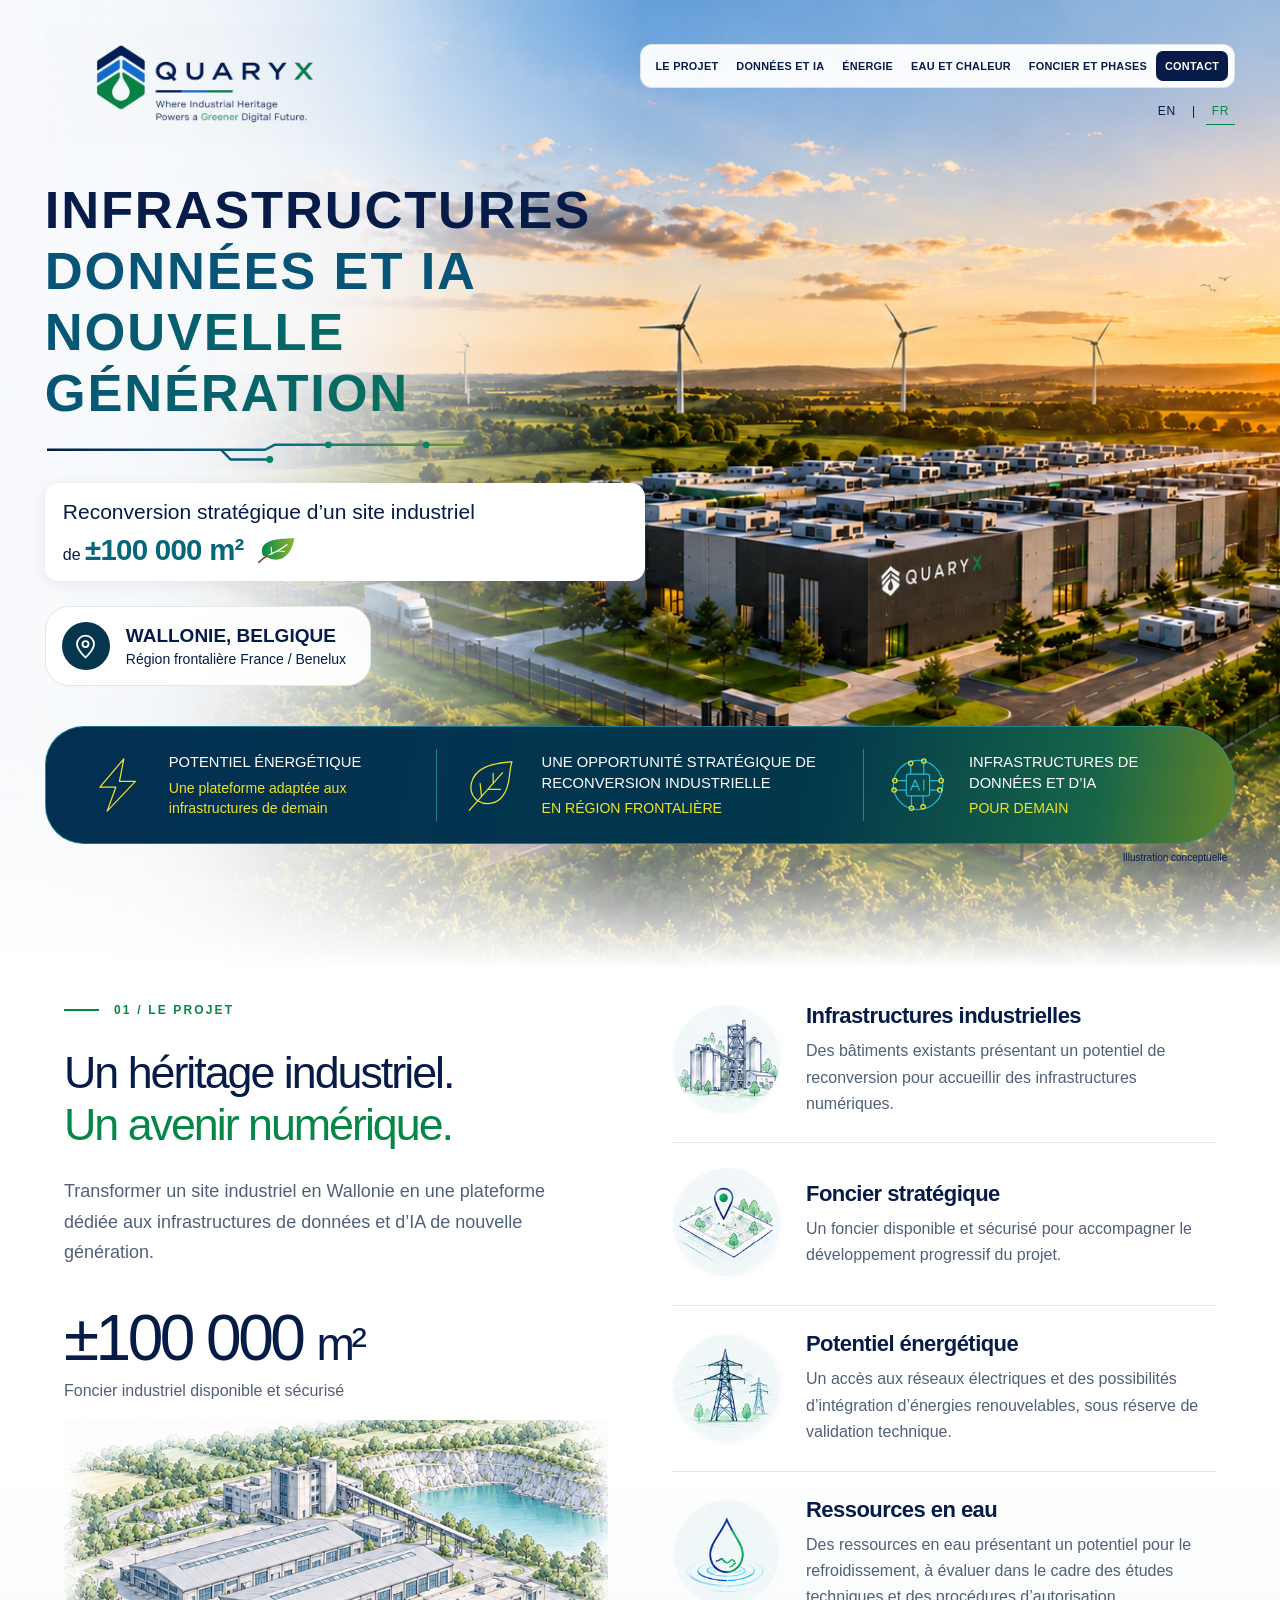
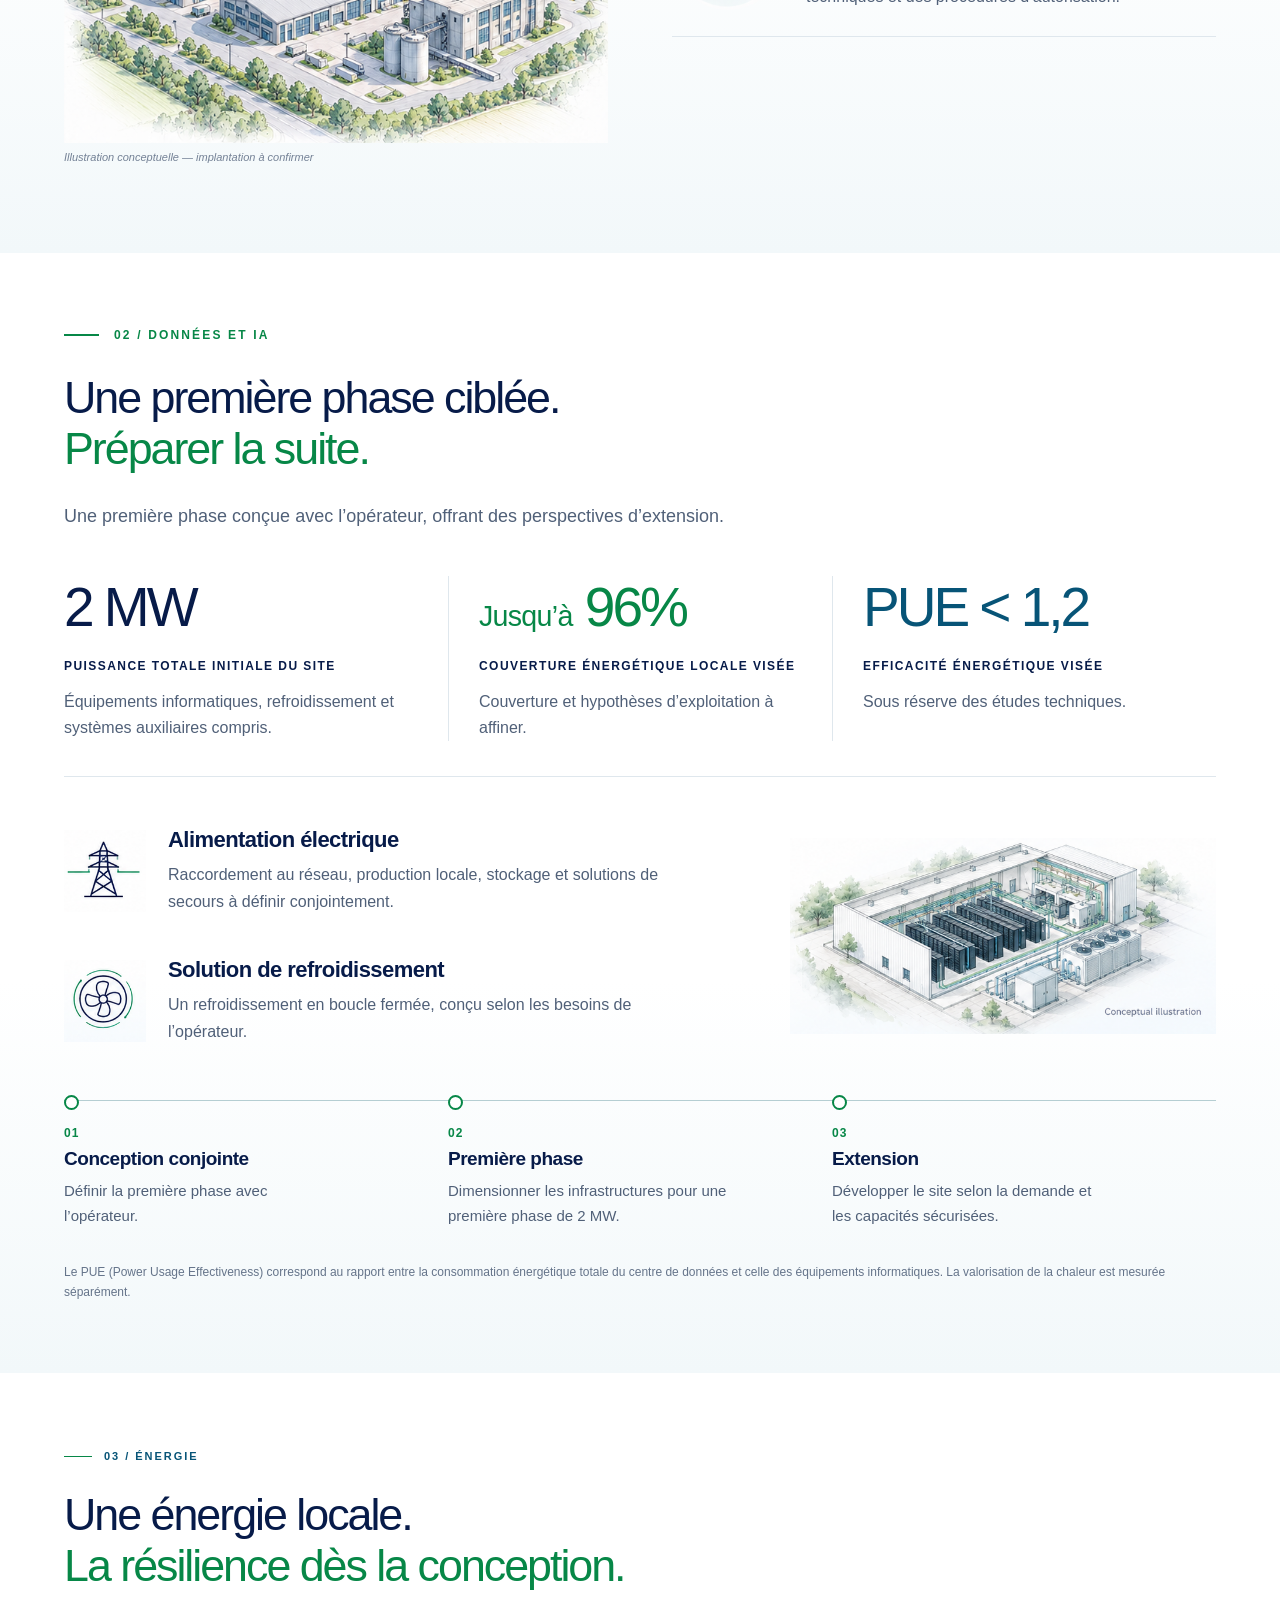
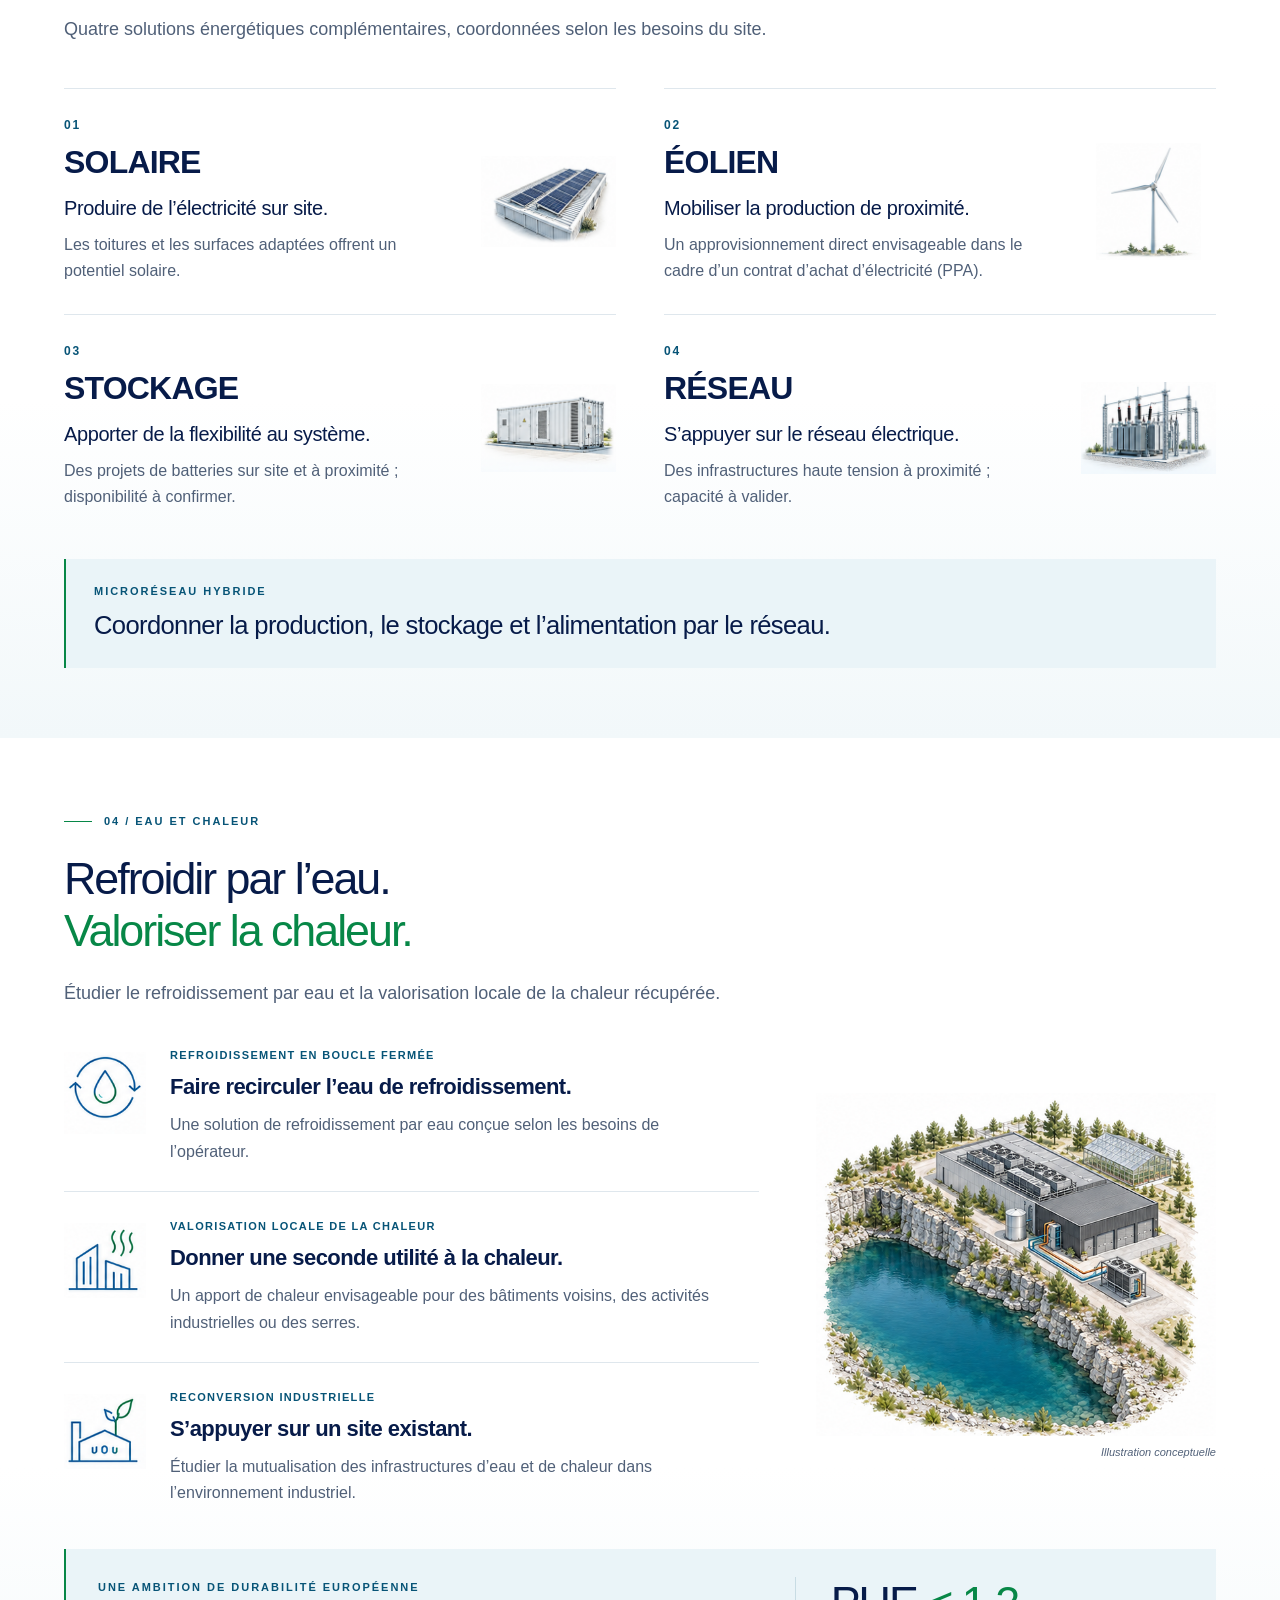
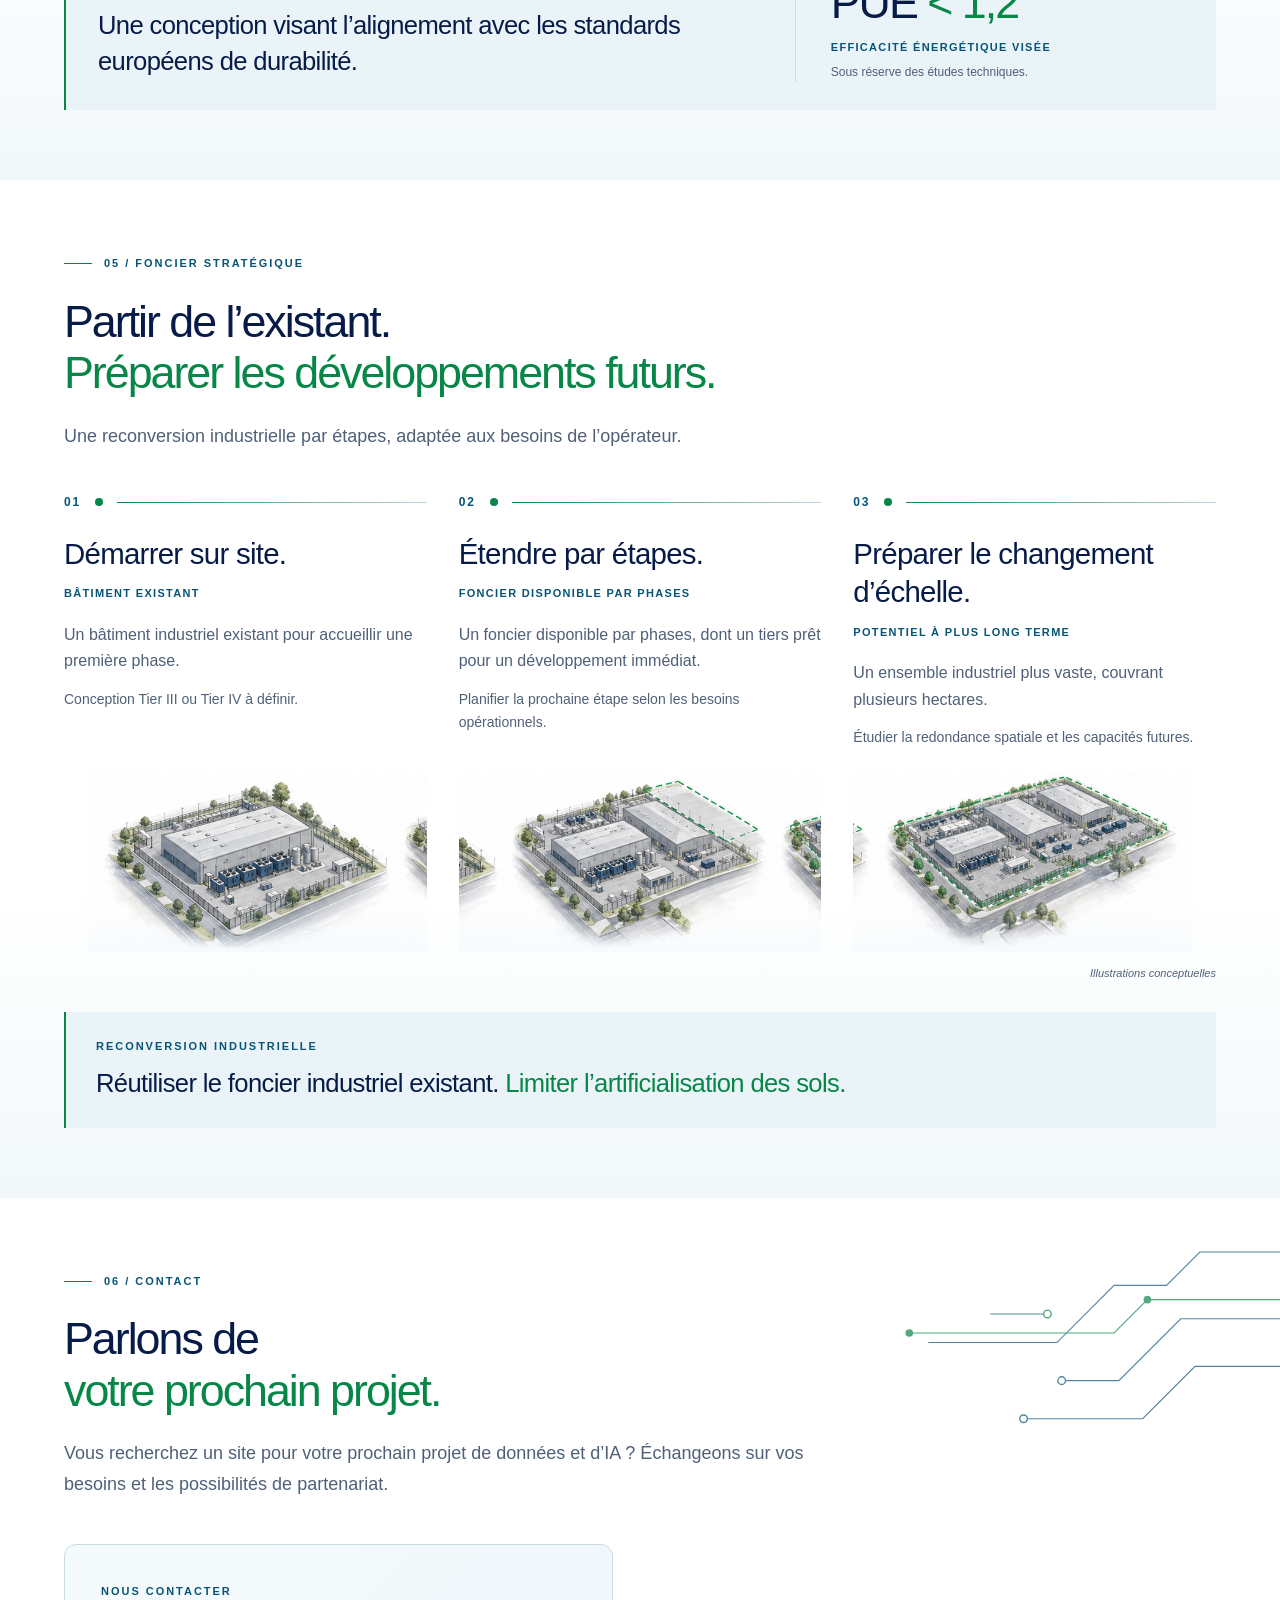
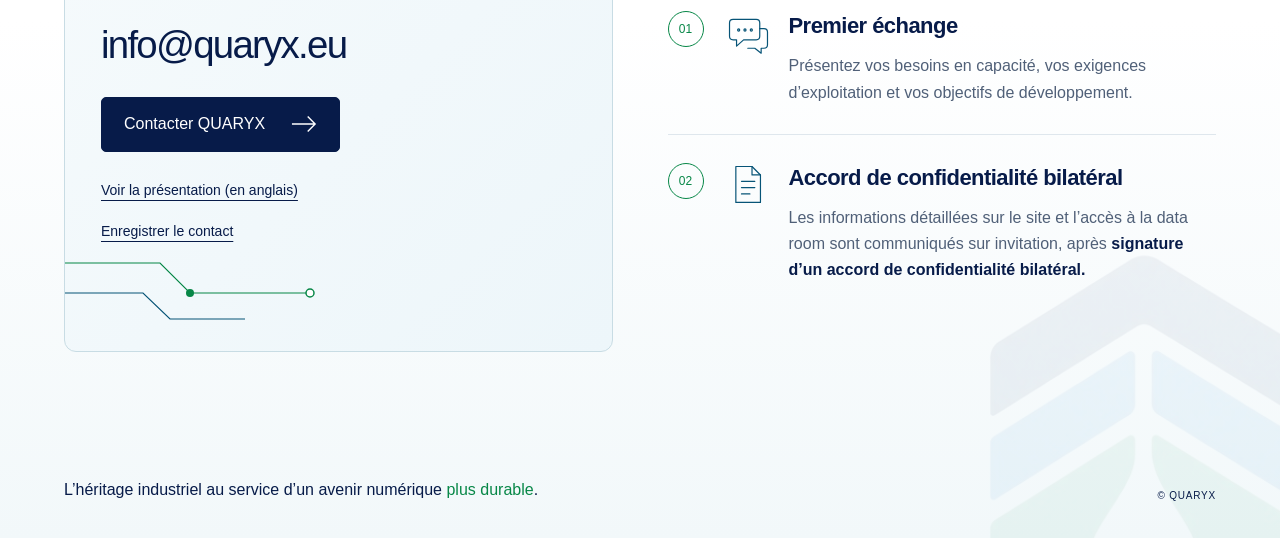
==== commit ec768ece: "Remove location menu entry" ====
--- a/fr.html
+++ b/fr.html
@@ -51,7 +51,6 @@
         <a href="#energy">Énergie</a>
         <a href="#water-heat">Eau et chaleur</a>
         <a href="#strategic-land">Foncier et phases</a>
-        <a href="#strategic-land">Location</a>
         <a href="#contact">Contact</a>
       </nav>
 <div class="language-switch" role="group" aria-label="Choisir la langue">
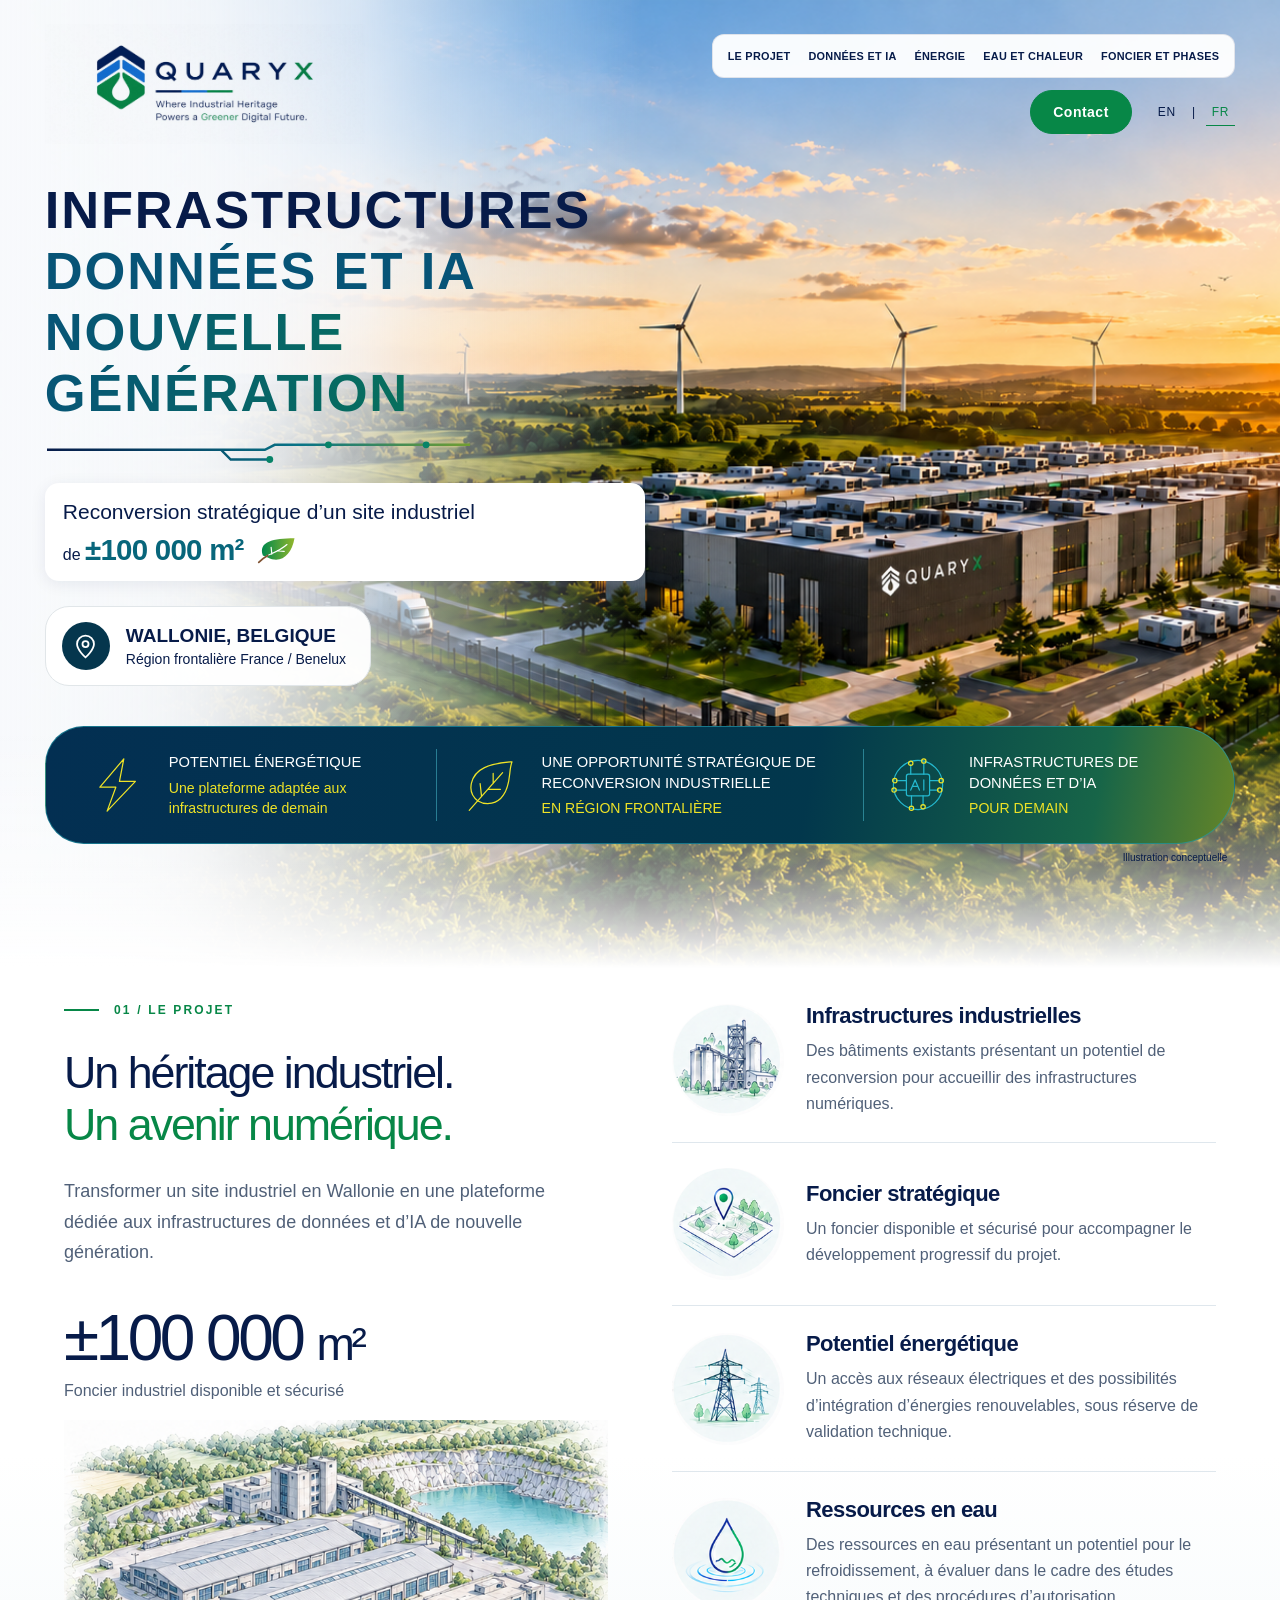
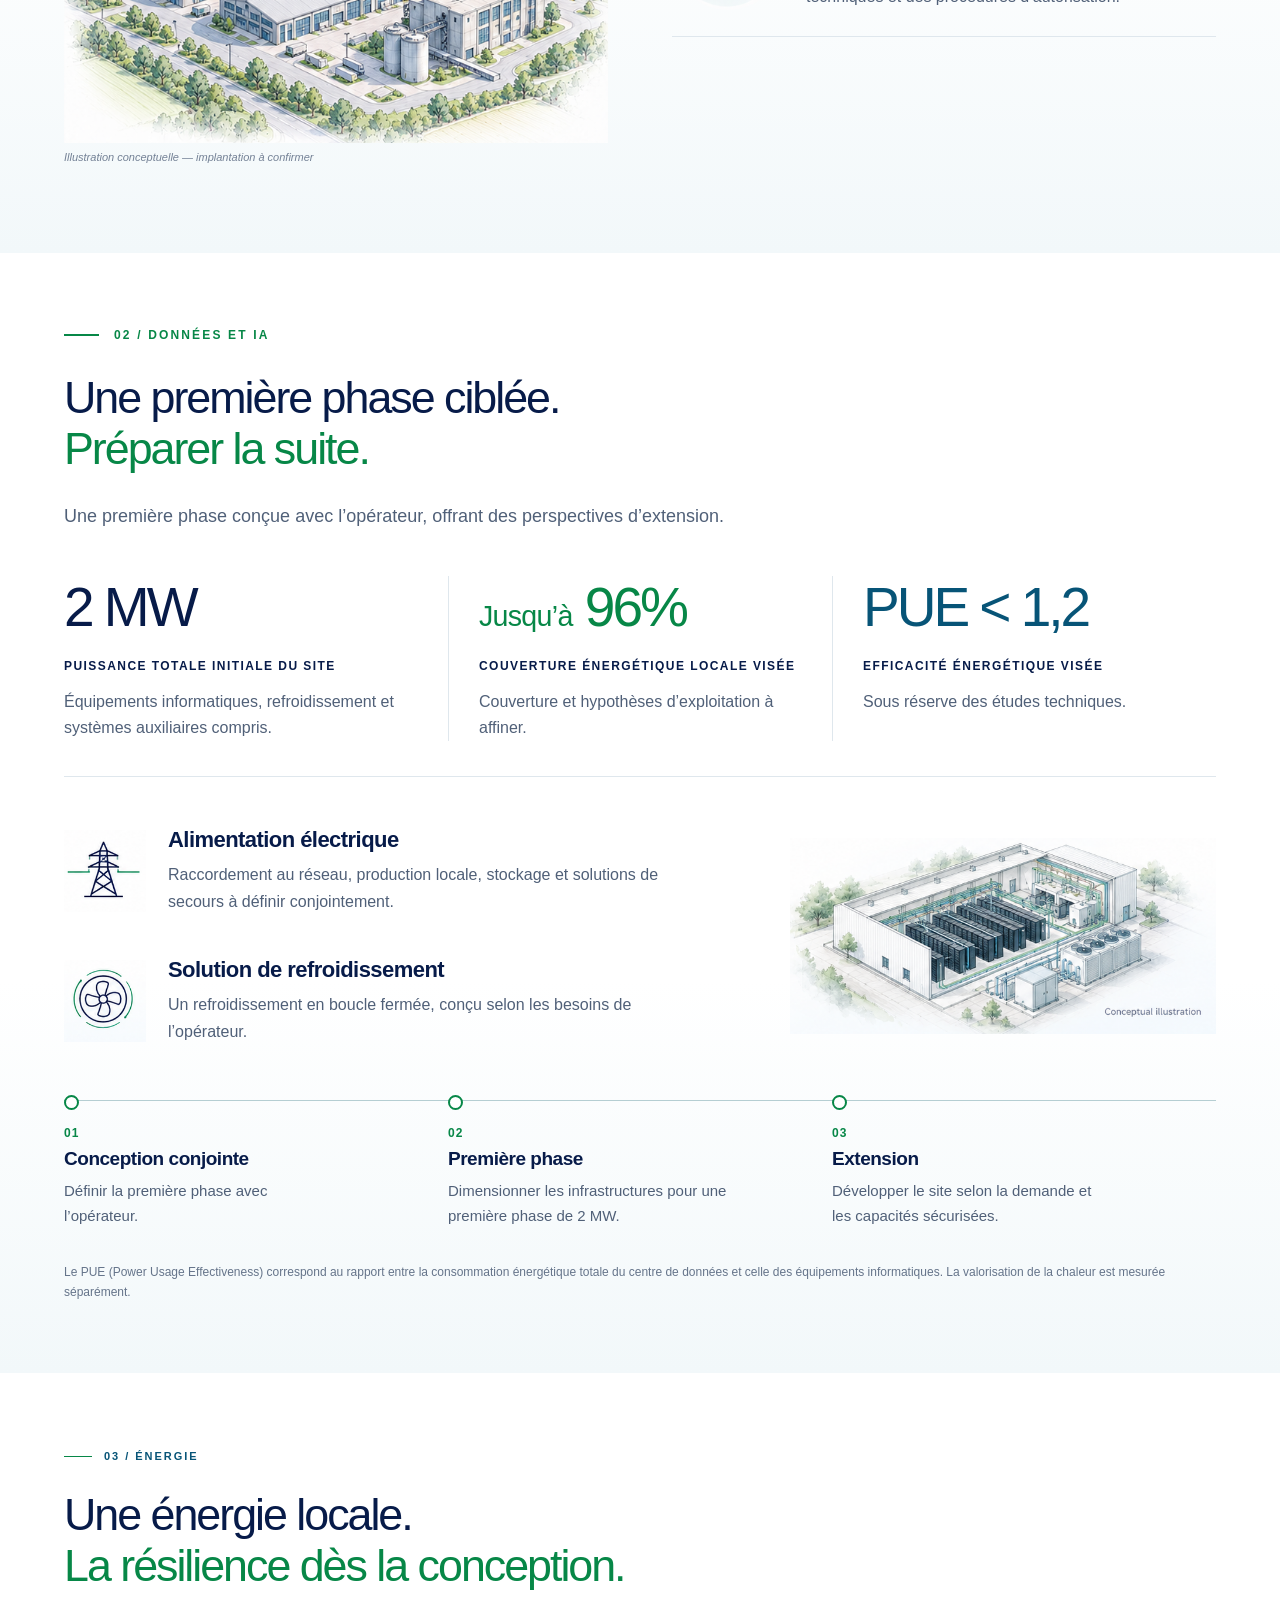
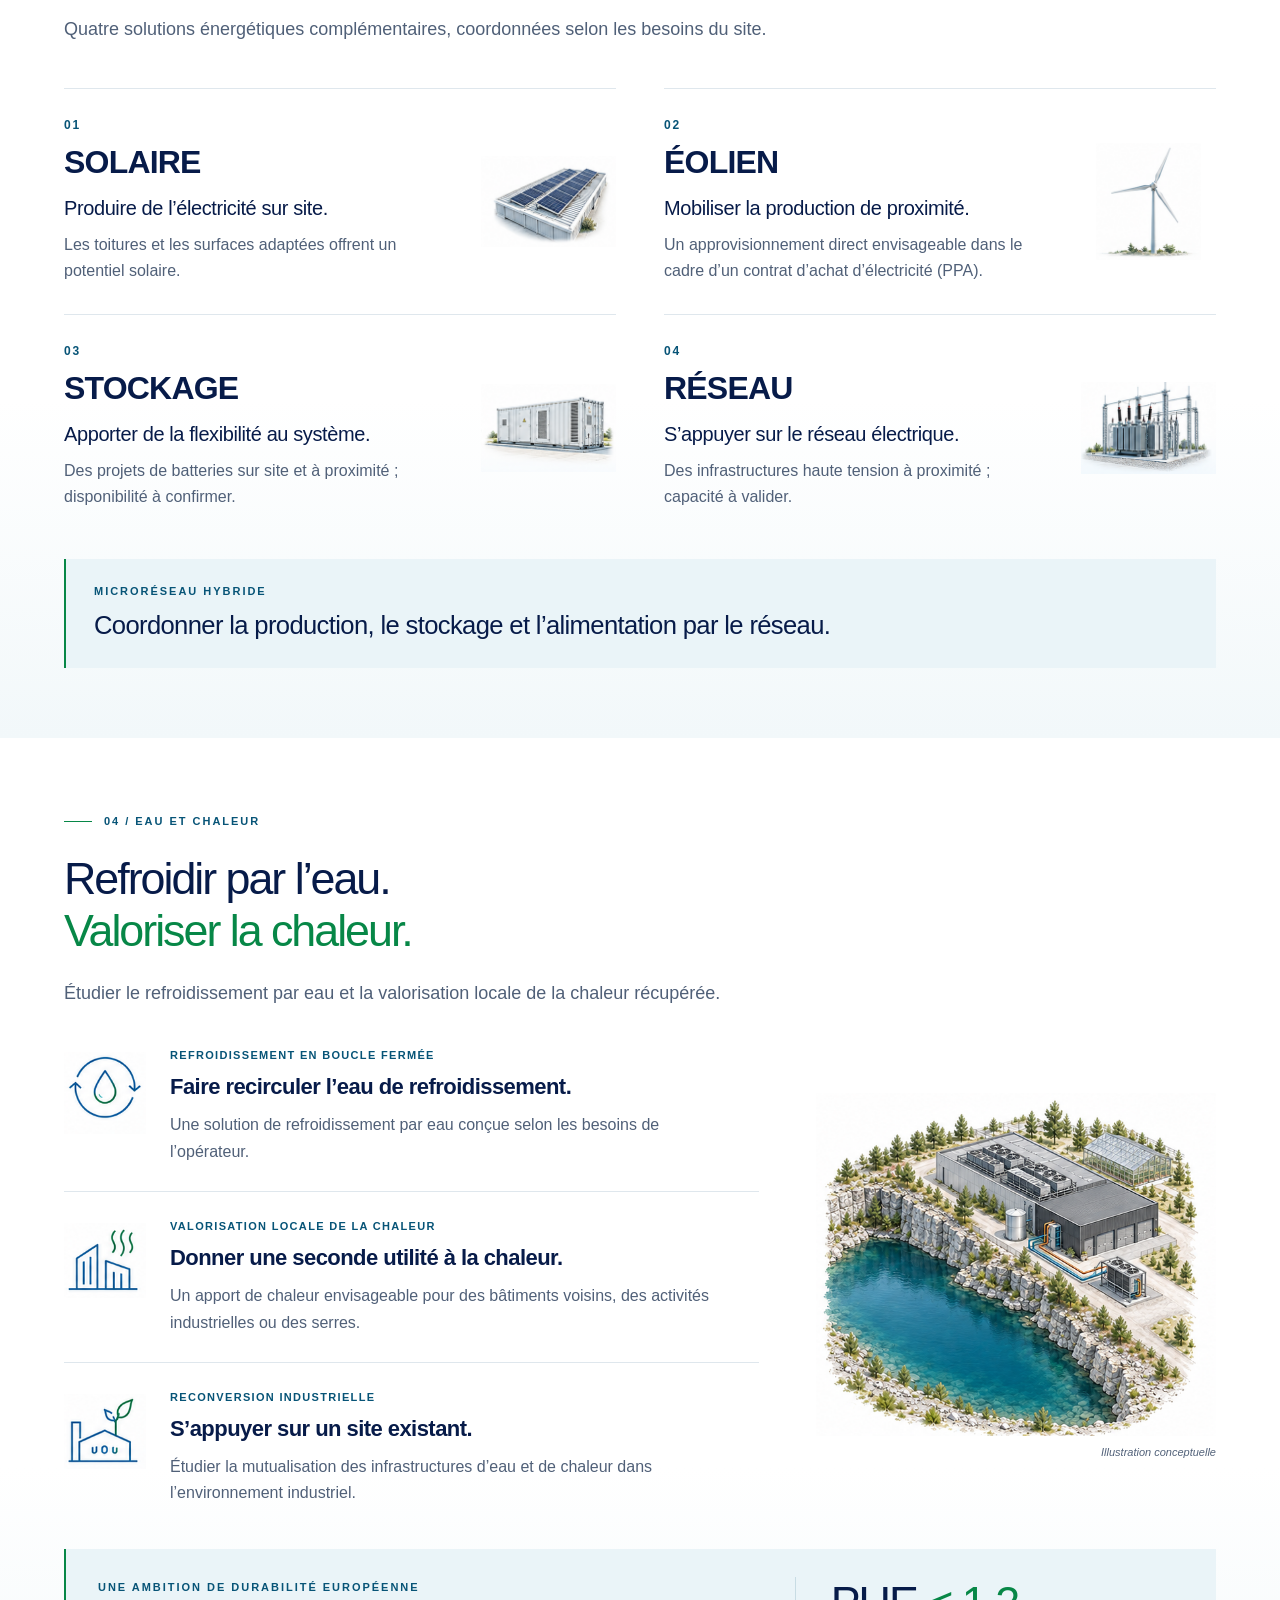
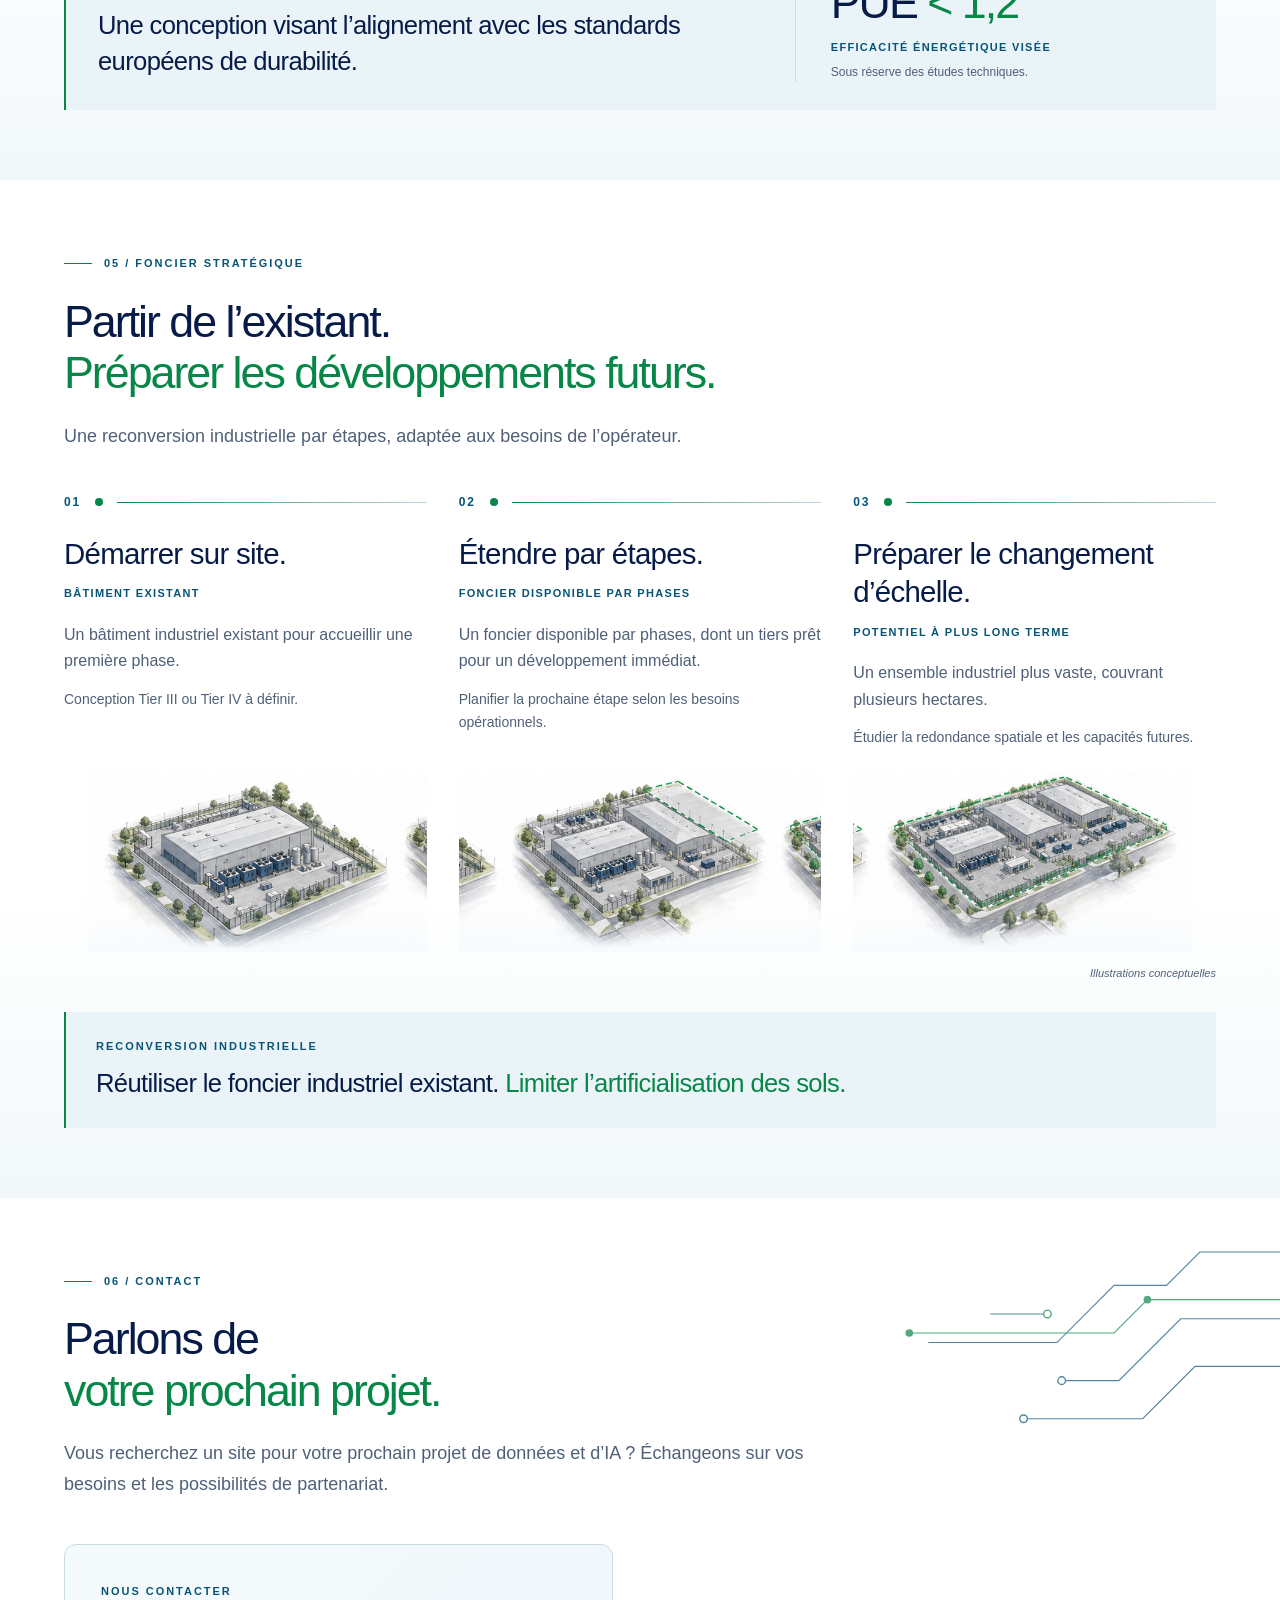
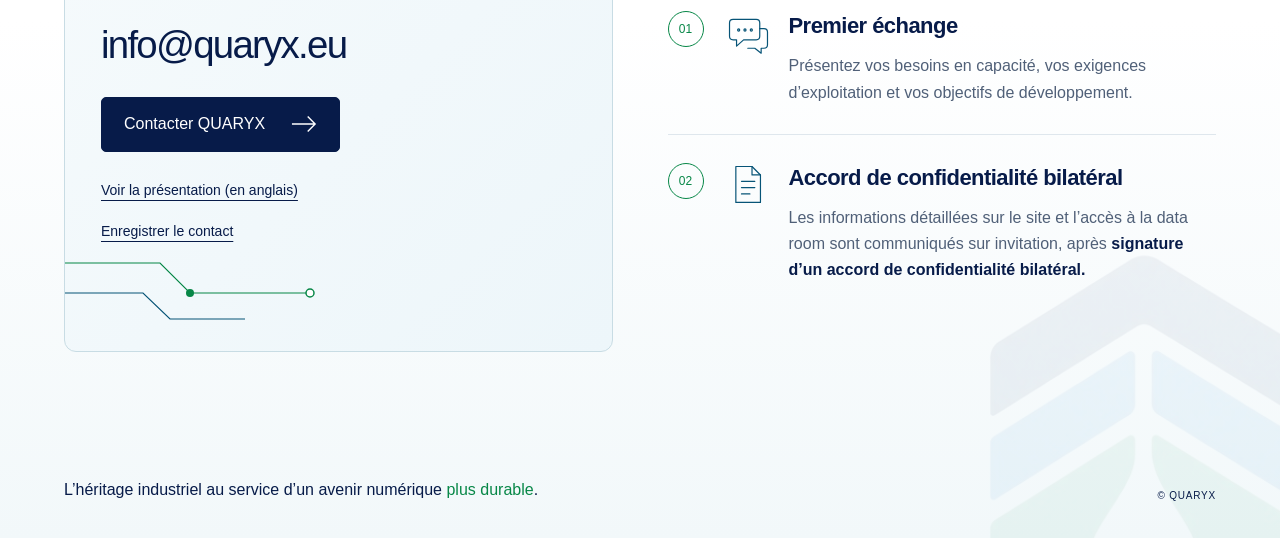
==== commit e49418c8: "Mise à jour du menu et du bouton Contact FR et EN" ====
--- a/fr.html
+++ b/fr.html
@@ -29,6 +29,99 @@
 .contact-card .contact-resources>a::before,.contact-card .contact-resources>a::after{content:none!important;}
 .contact-card .contact-resources>a:hover{color:#078747;}
 @media(max-width:700px){.header-navigation{width:100%;}.language-switch{align-self:flex-end;}html[lang="fr"] #hero-title{font-size:clamp(25px,6.5vw,44px);}}
+
+/* Menu ajusté au contenu, aligné à droite */
+.header .header-navigation {
+  display: flex;
+  flex-direction: column;
+  align-items: flex-end;
+  gap: 12px;
+  min-width: 0;
+  max-width: 100%;
+}
+
+.header .header-navigation > nav {
+  display: flex;
+  flex-wrap: nowrap;
+  justify-content: flex-start;
+  align-self: flex-end;
+  width: max-content;
+  max-width: 100%;
+  min-width: 0;
+  box-sizing: border-box;
+  overflow-x: auto;
+  -webkit-overflow-scrolling: touch;
+}
+
+.header .header-navigation > nav > a {
+  flex: 0 0 auto;
+  white-space: nowrap;
+}
+
+/* Contact à gauche des langues */
+.header .header-actions {
+  display: flex;
+  align-items: center;
+  justify-content: flex-end;
+  gap: 20px;
+  width: auto;
+  max-width: 100%;
+}
+
+.header .header-contact {
+  display: inline-flex;
+  align-items: center;
+  justify-content: center;
+  flex: 0 0 auto;
+  width: max-content;
+  min-height: 44px;
+  box-sizing: border-box;
+  padding: 12px 22px;
+  border: 1px solid #078747;
+  border-radius: 999px;
+  background: #078747;
+  color: #ffffff;
+  font-family: "Avenir Next", Avenir, Arial, sans-serif;
+  font-size: 14px;
+  font-weight: 600;
+  line-height: 1.2;
+  letter-spacing: .035em;
+  text-decoration: none;
+  white-space: nowrap;
+}
+
+.header .header-contact:hover {
+  background: #066d3a;
+  border-color: #066d3a;
+}
+
+.header .header-contact:focus-visible {
+  outline: 2px solid #071b49;
+  outline-offset: 4px;
+}
+
+.header .header-actions .language-switch {
+  align-self: center;
+  flex-shrink: 0;
+}
+
+/* Téléphones et tablettes */
+@media (max-width: 1100px) {
+  .hero .header {
+    display: flex;
+    flex-direction: column;
+    align-items: stretch;
+  }
+
+  .hero .header .brand {
+    align-self: flex-start;
+  }
+
+  .header .header-navigation {
+    width: 100%;
+  }
+}
+
 </style>
 </head>
 
@@ -38,25 +131,35 @@
   <!-- ACCUEIL -->
   <section class="hero" id="home" aria-labelledby="hero-title">
 
-    <header class="header">
-      <a class="brand" href="#home" aria-label="Accueil QUARYX">
-        <img src="images/quaryx-logo.png"
-             alt="QUARYX — L’héritage industriel au service d’un avenir numérique plus durable.">
-      </a>
-
-      <div class="header-navigation">
-      <nav aria-label="Navigation principale">
-        <a href="#project">Le projet</a>
-        <a href="#data-ai">Données et IA</a>
-        <a href="#energy">Énergie</a>
-        <a href="#water-heat">Eau et chaleur</a>
-        <a href="#strategic-land">Foncier et phases</a>
-        <a href="#contact">Contact</a>
-      </nav>
-<div class="language-switch" role="group" aria-label="Choisir la langue">
-<a href="index.html" lang="en" hreflang="en">EN</a><span aria-hidden="true">|</span><a href="fr.html" lang="fr" hreflang="fr" aria-current="page">FR</a></div>
-</div>
-    </header>
+<header class="header">
+  <a class="brand" href="#home" aria-label="Accueil QUARYX">
+    <img src="images/quaryx-logo.png"
+         alt="QUARYX — L’héritage industriel au service d’un avenir numérique plus durable.">
+  </a>
+
+  <div class="header-navigation">
+    <nav aria-label="Navigation principale">
+      <a href="#project">Le projet</a>
+      <a href="#data-ai">Données et IA</a>
+      <a href="#energy">Énergie</a>
+      <a href="#water-heat">Eau et chaleur</a>
+      <a href="#strategic-land">Foncier et phases</a>
+    </nav>
+
+    <div class="header-actions">
+      <a class="header-contact" href="#contact">Contact</a>
+
+      <div class="language-switch"
+           role="group"
+           aria-label="Choisir la langue">
+        <a href="index.html" lang="en" hreflang="en">EN</a>
+        <span aria-hidden="true">|</span>
+        <a href="fr.html" lang="fr" hreflang="fr"
+           aria-current="page">FR</a>
+      </div>
+    </div>
+  </div>
+</header>
 
     <div class="hero-content">
       <h1 id="hero-title">
